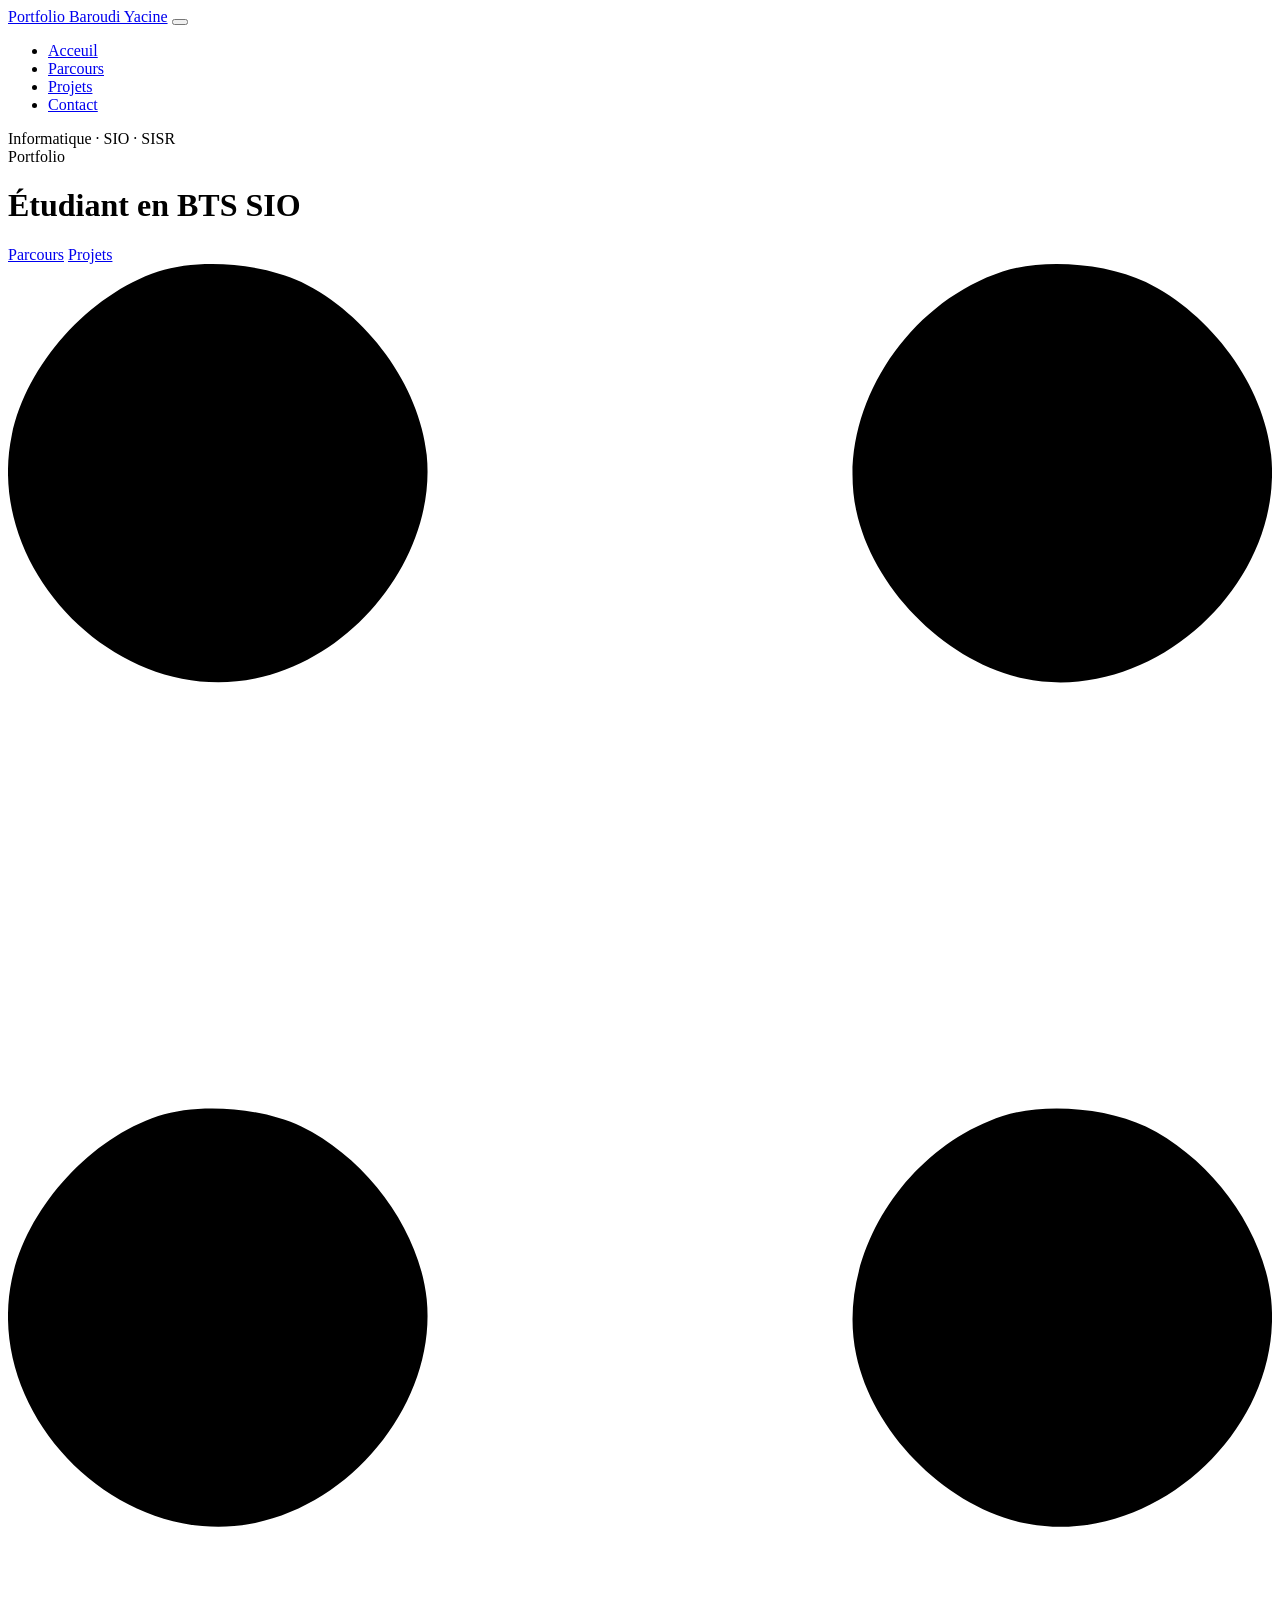
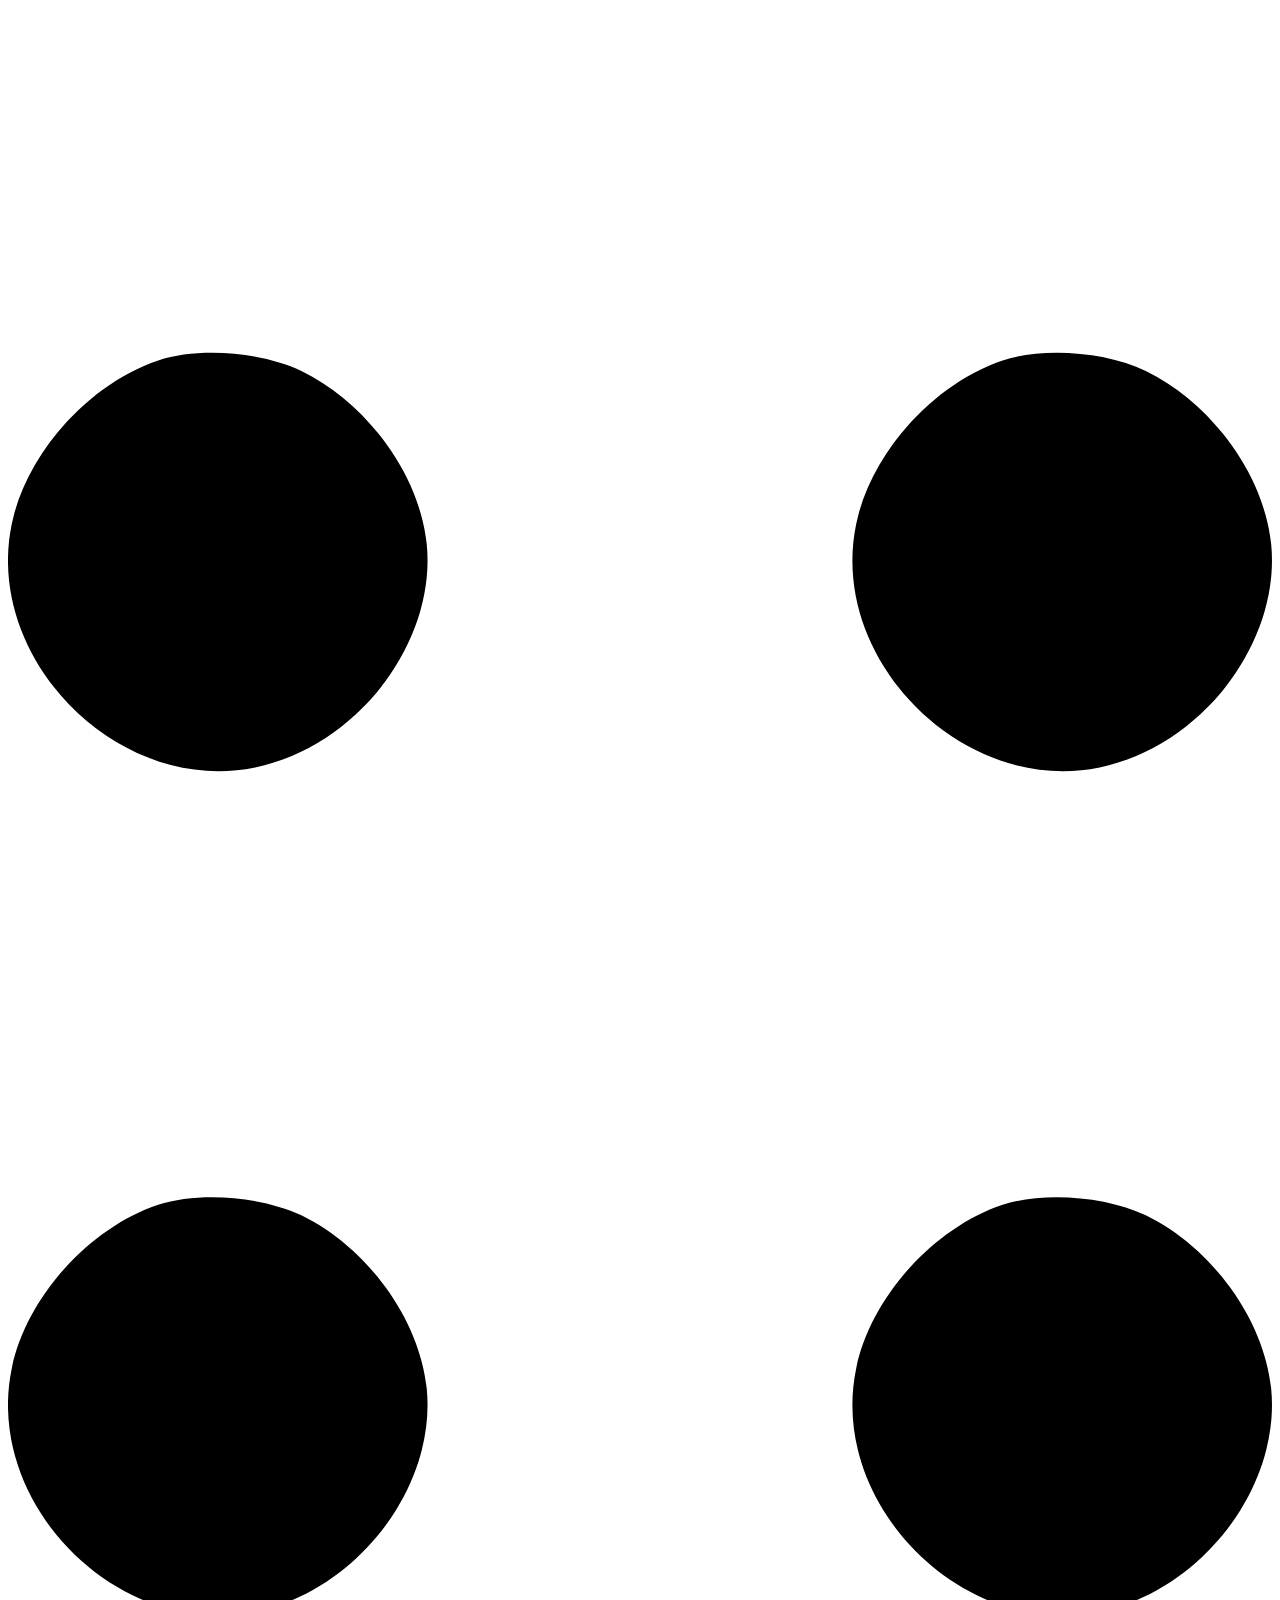
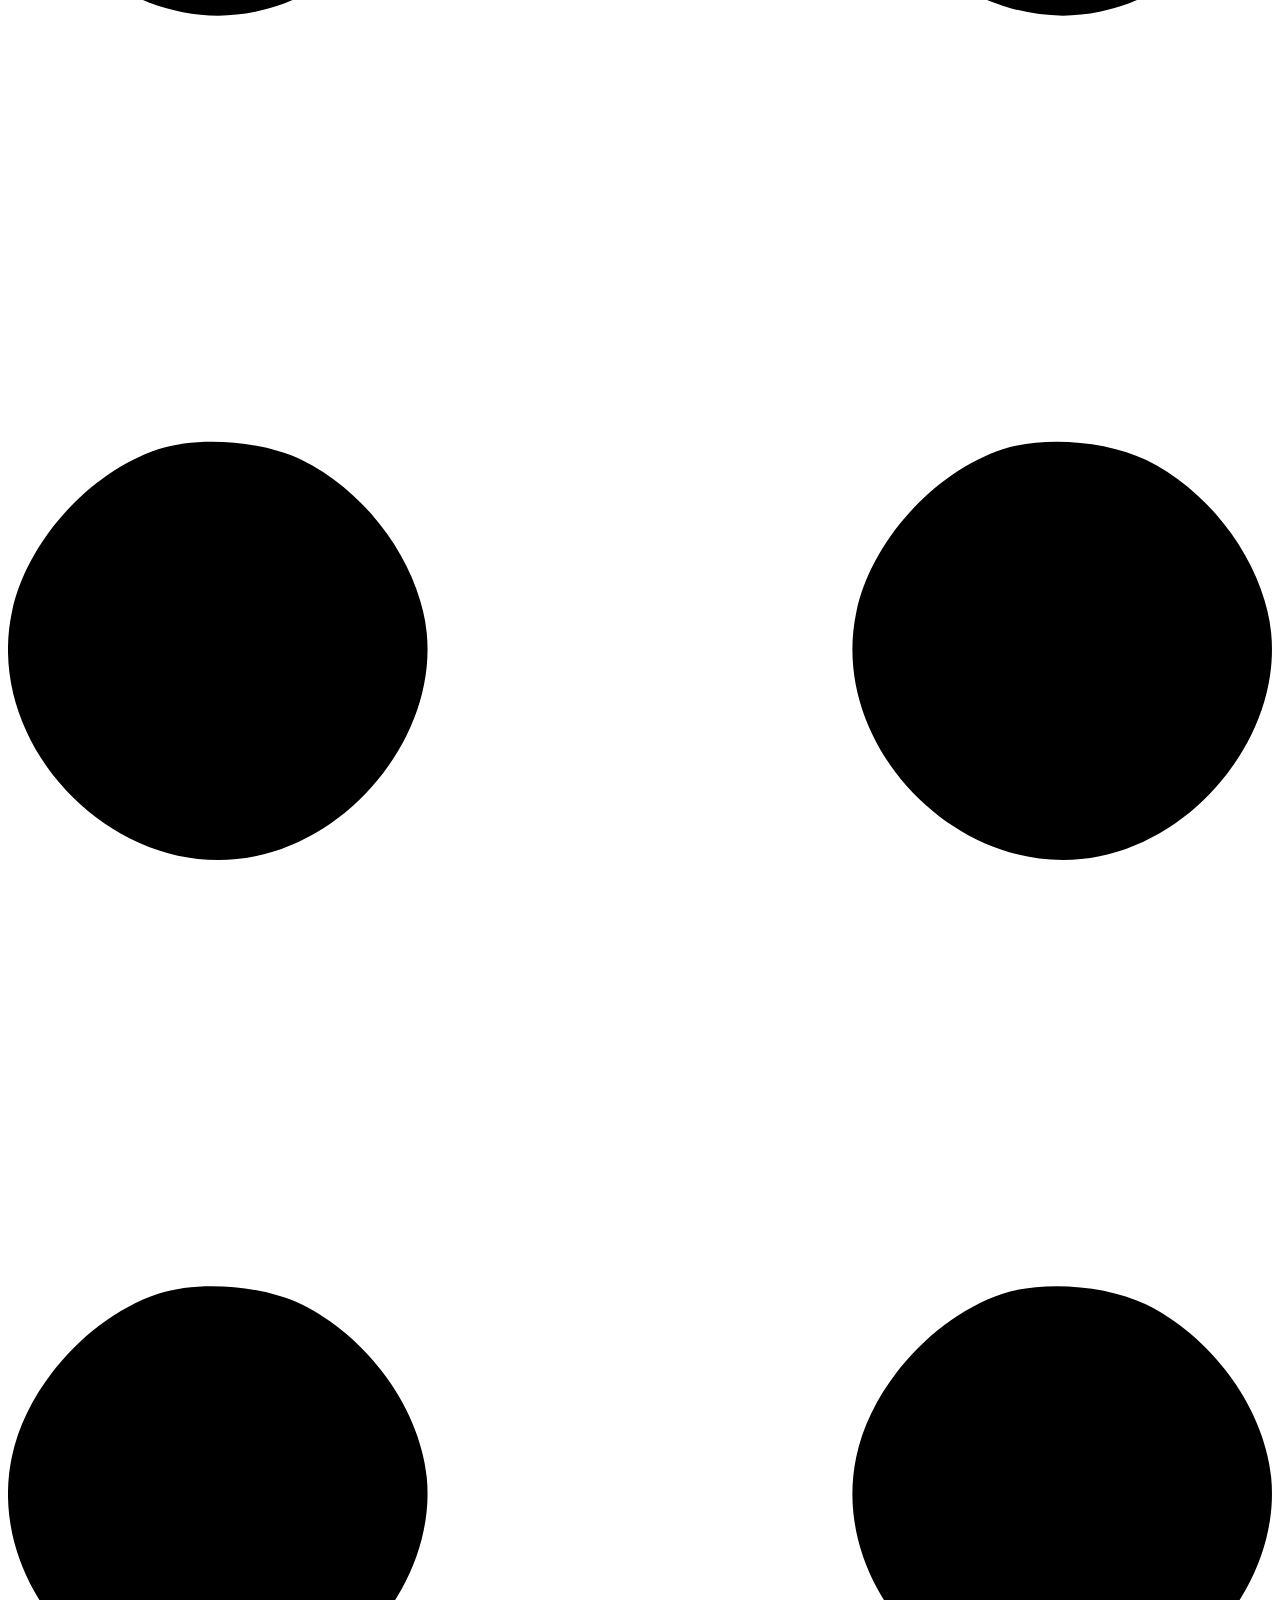
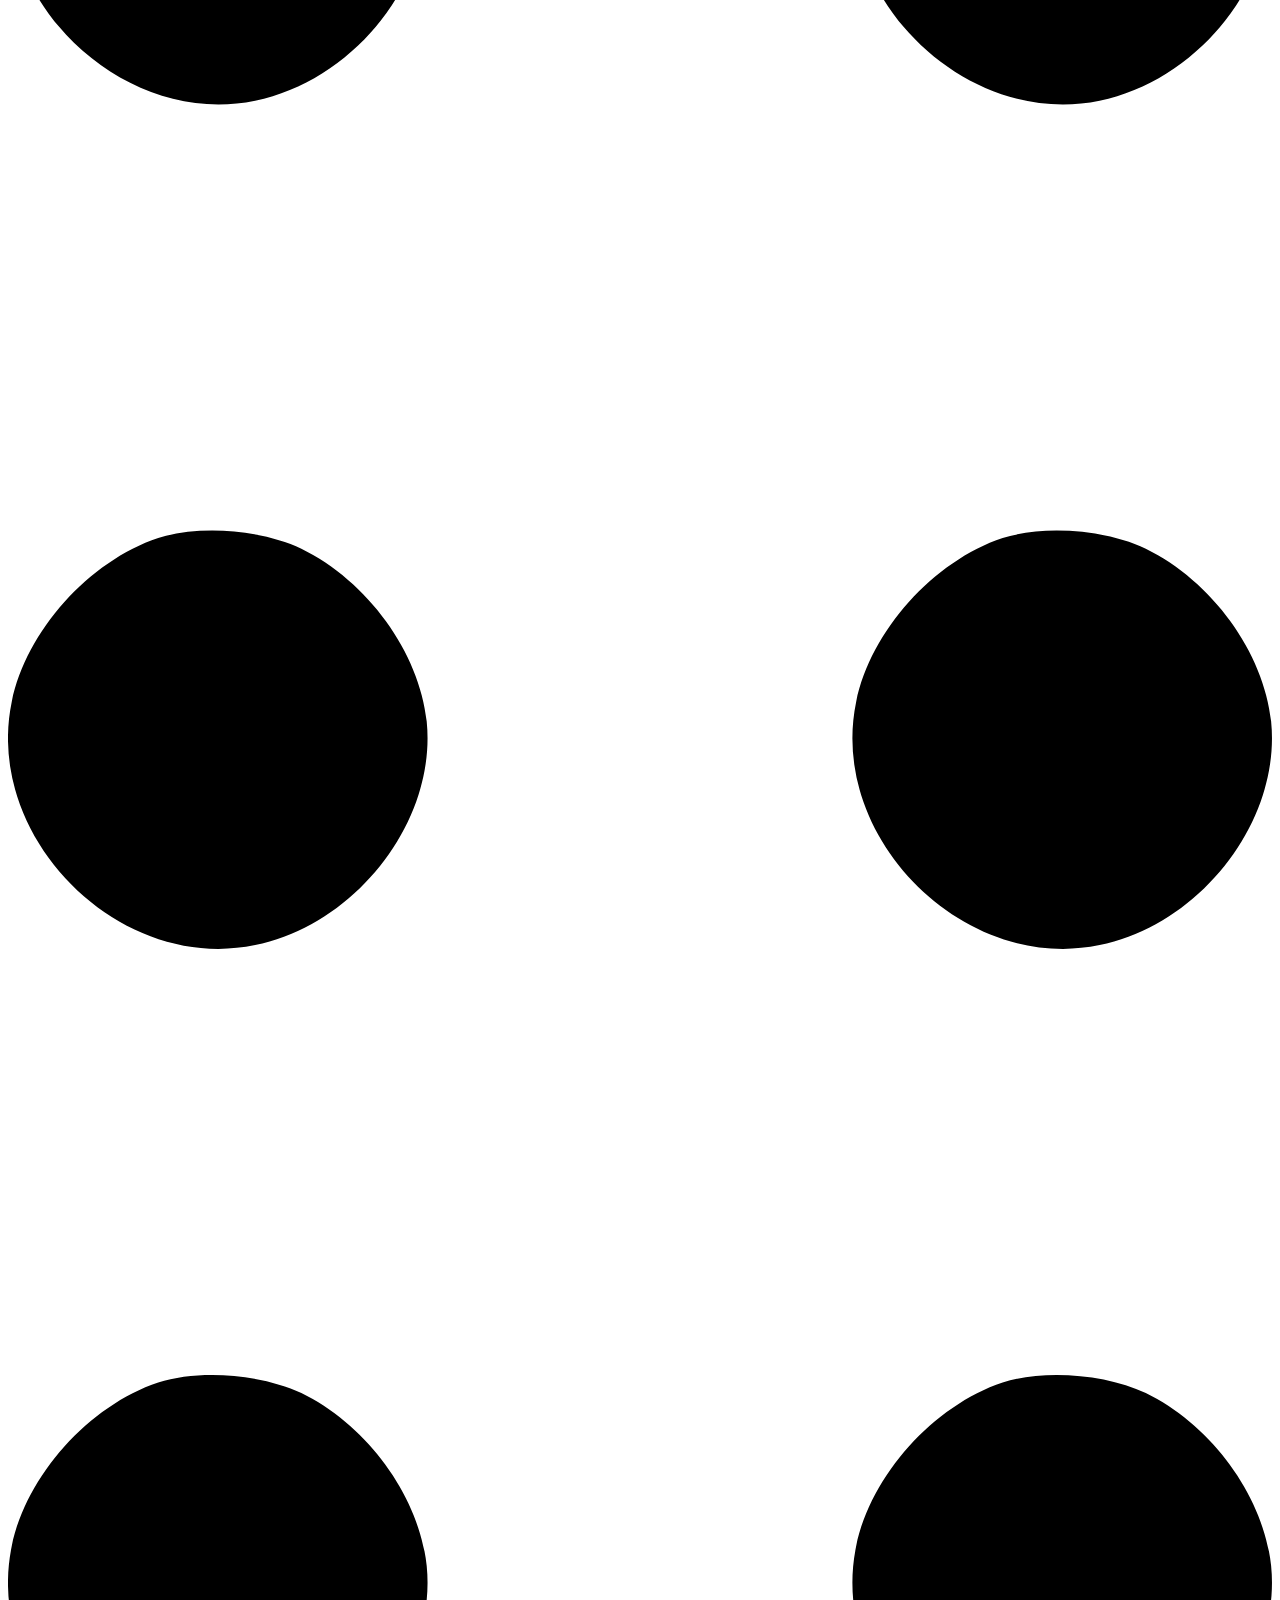
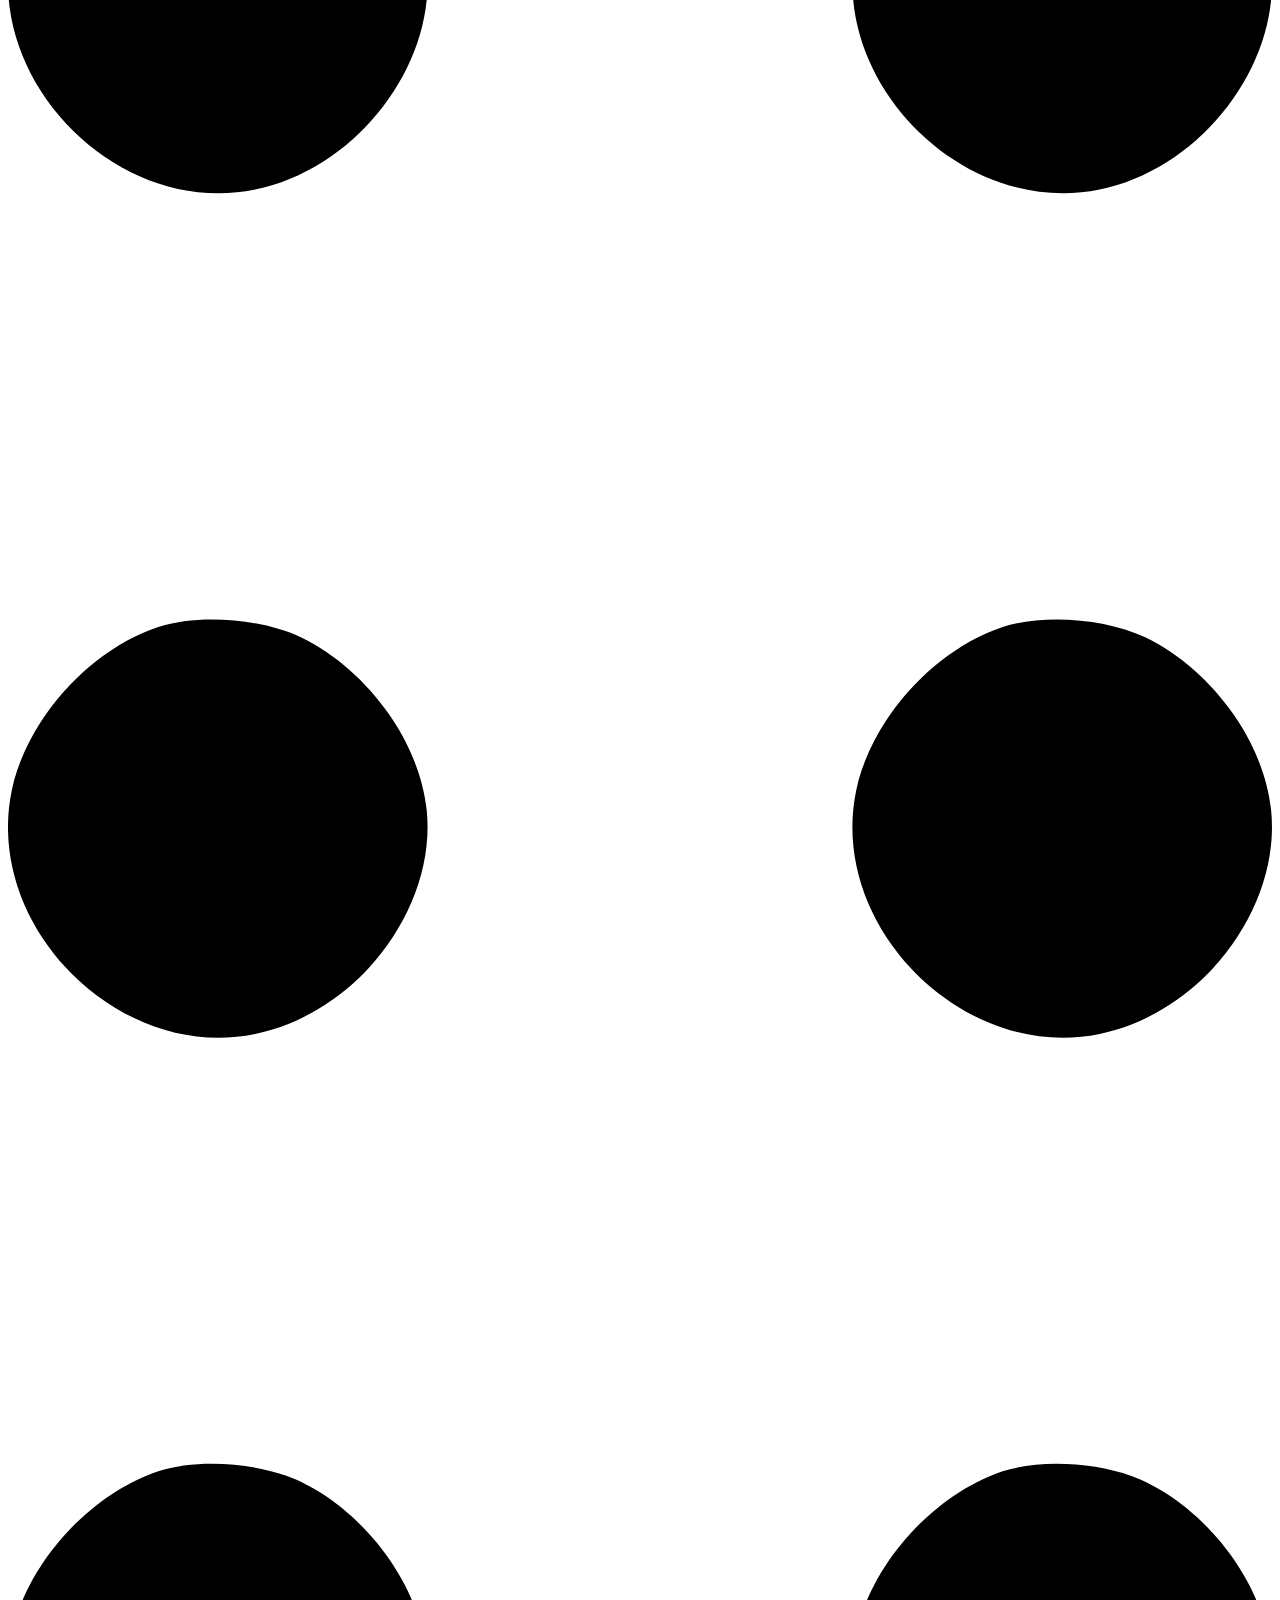
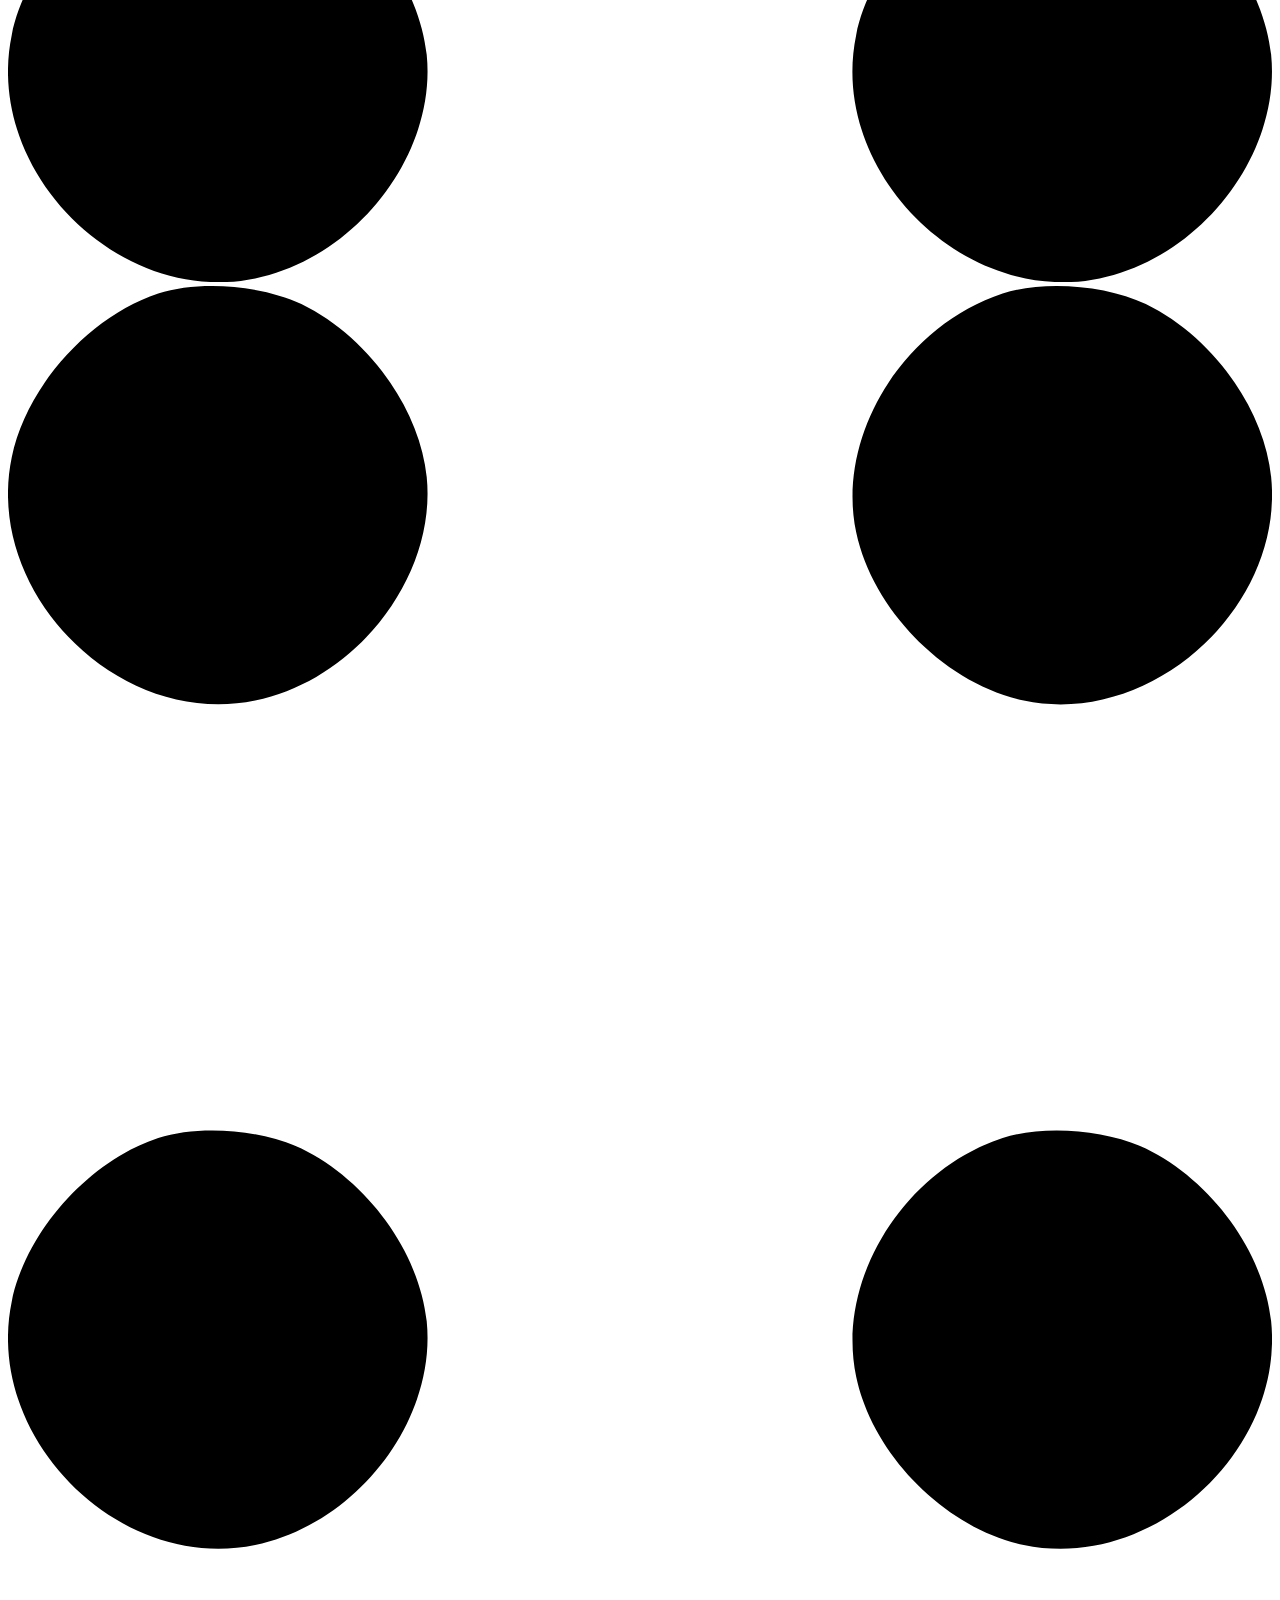
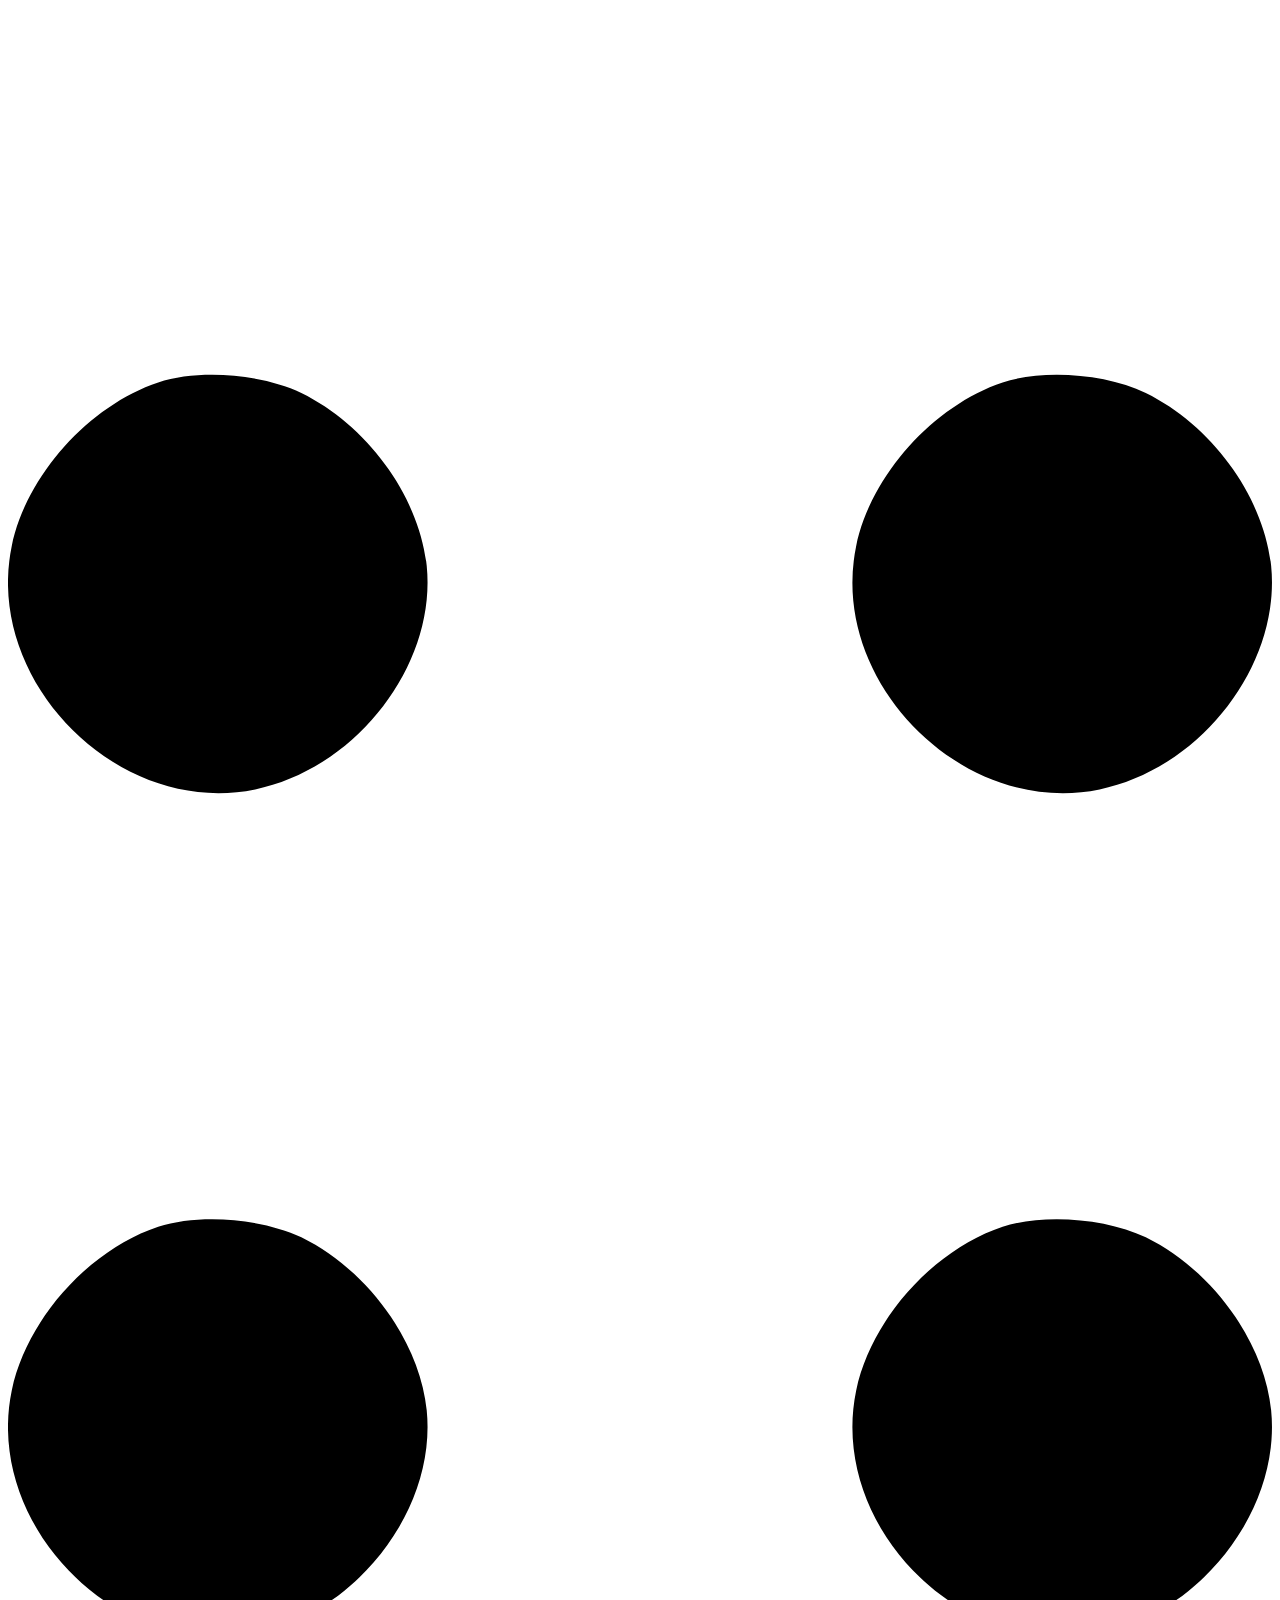
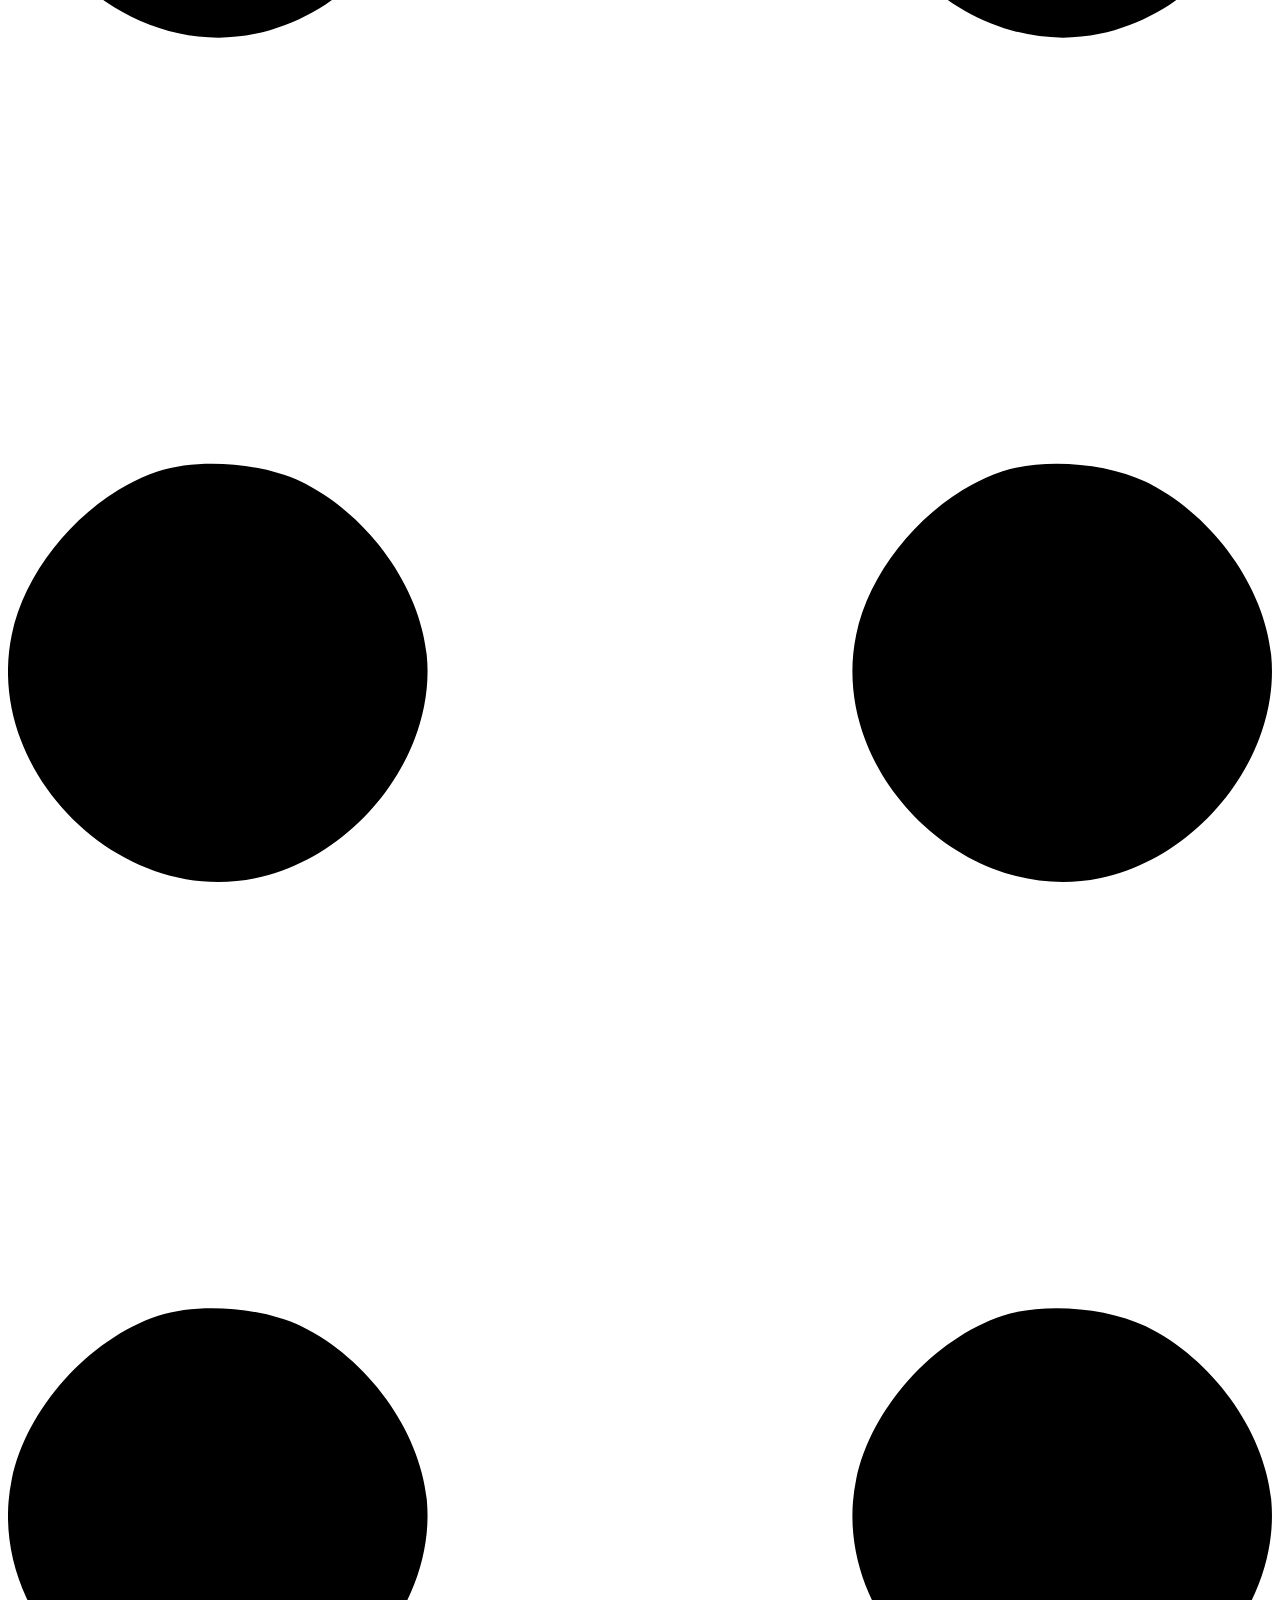
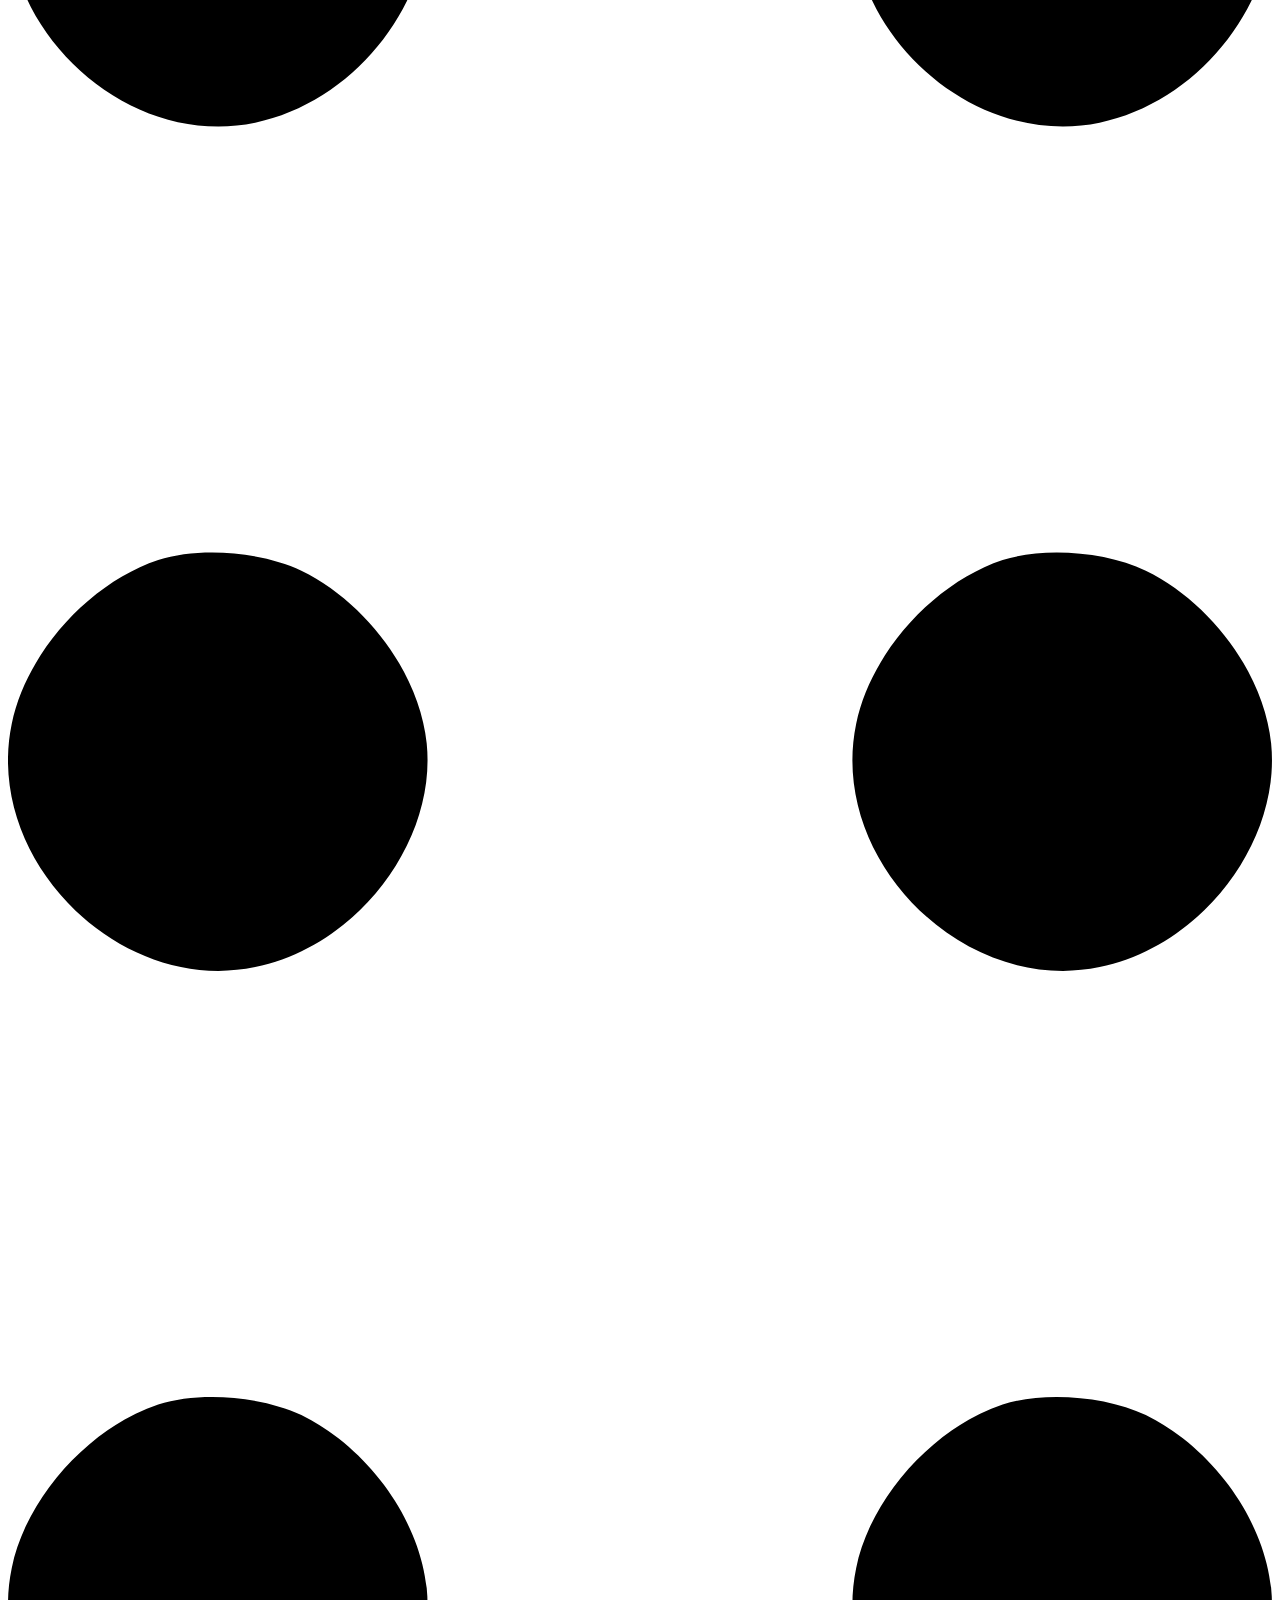
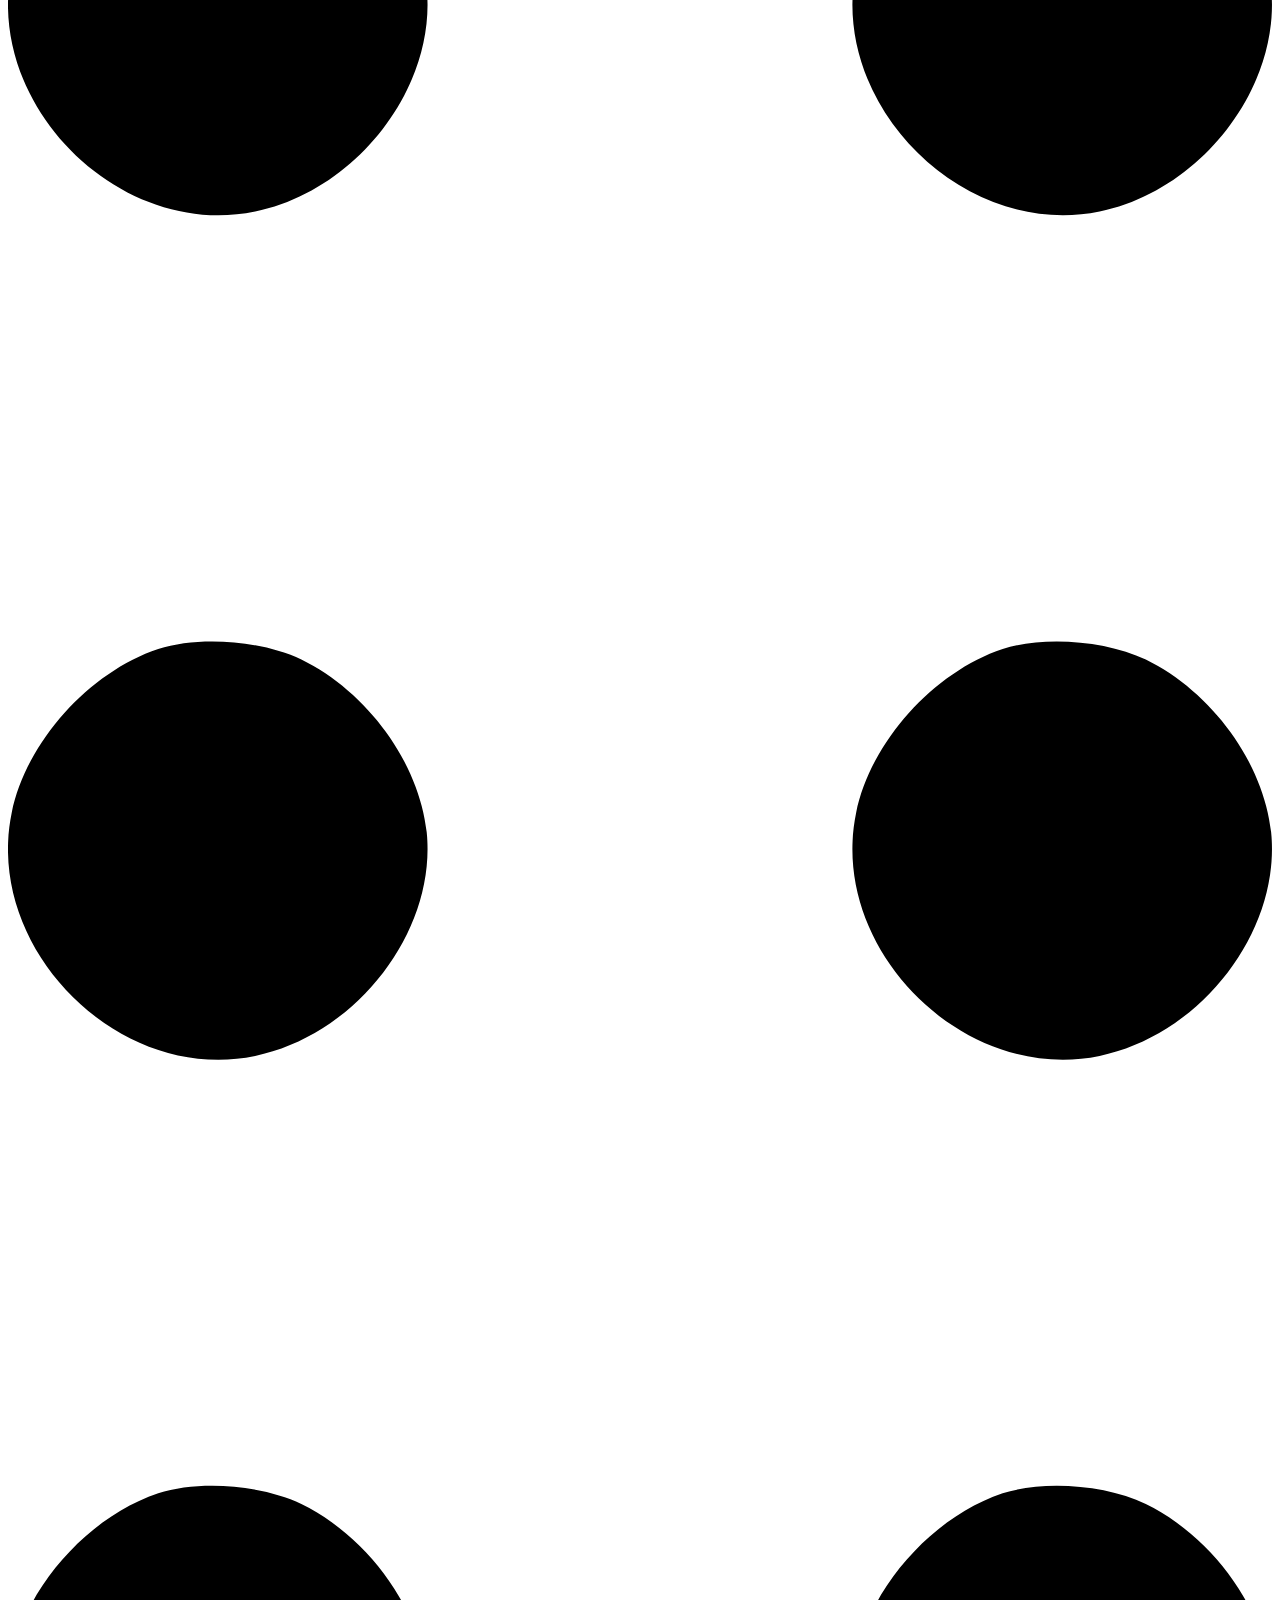
==== index.html @ e616c019 "Add files via upload" ====
<!DOCTYPE html>
<html lang="fr">
    <head>
        <meta charset="utf-8" />
        <meta name="viewport" content="width=device-width, initial-scale=1, shrink-to-fit=no" />
        <meta name="description" content="" />
        <meta name="author" content="" />
        <title>Porfolio - Acceuil</title>
        <!-- Favicon-->
        <link rel="icon" type="image/x-icon" href="assets/favicon.ico" />
        <!-- Custom Google font-->
        <link rel="preconnect" href="https://fonts.googleapis.com" />
        <link rel="preconnect" href="https://fonts.gstatic.com" crossorigin />
        <link href="https://fonts.googleapis.com/css2?family=Plus+Jakarta+Sans:wght@100;200;300;400;500;600;700;800;900&amp;display=swap" rel="stylesheet" />
        <!-- Bootstrap icons-->
        <link href="https://cdn.jsdelivr.net/npm/bootstrap-icons@1.8.1/font/bootstrap-icons.css" rel="stylesheet" />
        <!-- Core theme CSS (includes Bootstrap)-->
        <link href="css/styles.css" rel="stylesheet" />
    </head>
    <body class="d-flex flex-column h-100">
        <main class="flex-shrink-0">
            <!-- Navigation-->
            <nav class="navbar navbar-expand-lg navbar-light bg-white py-3">
                <div class="container px-5">
                    <a class="navbar-brand" href="index.html"><span class="fw-bolder text-primary">Portfolio Baroudi Yacine</span></a>
                    <button class="navbar-toggler" type="button" data-bs-toggle="collapse" data-bs-target="#navbarSupportedContent" aria-controls="navbarSupportedContent" aria-expanded="false" aria-label="Toggle navigation"><span class="navbar-toggler-icon"></span></button>
                    <div class="collapse navbar-collapse" id="navbarSupportedContent">
                        <ul class="navbar-nav ms-auto mb-2 mb-lg-0 small fw-bolder">
                            <li class="nav-item"><a class="nav-link" href="index.html">Acceuil</a></li>
                            <li class="nav-item"><a class="nav-link" href="resume.html">Parcours</a></li>
                            <li class="nav-item"><a class="nav-link" href="projects.html">Projets</a></li>
                            <li class="nav-item"><a class="nav-link" href="contact.html">Contact</a></li>
                        </ul>
                    </div>
                </div>
            </nav>
            <!-- Header-->
            <header class="py-5">
                <div class="container px-5 pb-5">
                    <div class="row gx-5 align-items-center">
                        <div class="col-xxl-5">
                            <!-- Header text content-->
                            <div class="text-center text-xxl-start">
                                <div class="badge bg-gradient-primary-to-secondary text-white mb-4"><div class="text-uppercase">Informatique &middot; SIO &middot; SISR</div></div>
                                <div class="fs-3 fw-light text-muted">Portfolio</div>
                                <h1 class="display-3 fw-bolder mb-5"><span class="text-gradient d-inline">Étudiant en BTS SIO</span></h1>
                                <div class="d-grid gap-3 d-sm-flex justify-content-sm-center justify-content-xxl-start mb-3">
                                    <a class="btn btn-primary btn-lg px-5 py-3 me-sm-3 fs-6 fw-bolder" href="resume.html">Parcours</a>
                                    <a class="btn btn-outline-dark btn-lg px-5 py-3 fs-6 fw-bolder" href="projects.html">Projets</a>
                                </div>
                            </div>
                        </div>
                        <div class="col-xxl-7">
                            <!-- Header profile picture-->
                            <div class="d-flex justify-content-center mt-5 mt-xxl-0">
                                
                                    <!-- TIP: For best results, use a photo with a transparent background like the demo example below-->
                                    <!-- Watch a tutorial on how to do this on YouTube (link)-->
                                    
                                    <div class="dots-1">
                                        <!-- SVG Dots-->
                                        <svg version="1.1" xmlns="http://www.w3.org/2000/svg" xmlns:xlink="http://www.w3.org/1999/xlink" x="0px" y="0px" viewBox="0 0 191.6 1215.4" style="enable-background: new 0 0 191.6 1215.4" xml:space="preserve">
                                            <g transform="translate(0.000000,1280.000000) scale(0.100000,-0.100000)">
                                                <path d="M227.7,12788.6c-105-35-200-141-222-248c-43-206,163-412,369-369c155,32,275,190,260,339c-11,105-90,213-190,262        C383.7,12801.6,289.7,12808.6,227.7,12788.6z"></path>
                                                <path d="M1507.7,12788.6c-151-50-253-216-222-362c25-119,136-230,254-255c194-41,395,142,375,339c-11,105-90,213-190,262        C1663.7,12801.6,1569.7,12808.6,1507.7,12788.6z"></path>
                                                <path d="M227.7,11508.6c-105-35-200-141-222-248c-43-206,163-412,369-369c155,32,275,190,260,339c-11,105-90,213-190,262        C383.7,11521.6,289.7,11528.6,227.7,11508.6z"></path>
                                                <path d="M1507.7,11508.6c-151-50-253-216-222-362c25-119,136-230,254-255c194-41,395,142,375,339c-11,105-90,213-190,262        C1663.7,11521.6,1569.7,11528.6,1507.7,11508.6z"></path>
                                                <path d="M227.7,10228.6c-105-35-200-141-222-248c-43-206,163-412,369-369c155,32,275,190,260,339c-11,105-90,213-190,262        C383.7,10241.6,289.7,10248.6,227.7,10228.6z"></path>
                                                <path d="M1507.7,10228.6c-105-35-200-141-222-248c-43-206,163-412,369-369c155,32,275,190,260,339c-11,105-90,213-190,262        C1663.7,10241.6,1569.7,10248.6,1507.7,10228.6z"></path>
                                                <path d="M227.7,8948.6c-105-35-200-141-222-248c-43-206,163-412,369-369c155,32,275,190,260,339c-11,105-90,213-190,262        C383.7,8961.6,289.7,8968.6,227.7,8948.6z"></path>
                                                <path d="M1507.7,8948.6c-105-35-200-141-222-248c-43-206,163-412,369-369c155,32,275,190,260,339c-11,105-90,213-190,262        C1663.7,8961.6,1569.7,8968.6,1507.7,8948.6z"></path>
                                                <path d="M227.7,7668.6c-105-35-200-141-222-248c-43-206,163-412,369-369c155,32,275,190,260,339c-11,105-90,213-190,262        C383.7,7681.6,289.7,7688.6,227.7,7668.6z"></path>
                                                <path d="M1507.7,7668.6c-105-35-200-141-222-248c-43-206,163-412,369-369c155,32,275,190,260,339c-11,105-90,213-190,262        C1663.7,7681.6,1569.7,7688.6,1507.7,7668.6z"></path>
                                                <path d="M227.7,6388.6c-105-35-200-141-222-248c-43-206,163-412,369-369c155,32,275,190,260,339c-11,105-90,213-190,262        C383.7,6401.6,289.7,6408.6,227.7,6388.6z"></path>
                                                <path d="M1507.7,6388.6c-105-35-200-141-222-248c-43-206,163-412,369-369c155,32,275,190,260,339c-11,105-90,213-190,262        C1663.7,6401.6,1569.7,6408.6,1507.7,6388.6z"></path>
                                                <path d="M227.7,5108.6c-105-35-200-141-222-248c-43-206,163-412,369-369c155,32,275,190,260,339c-11,105-90,213-190,262        C383.7,5121.6,289.7,5128.6,227.7,5108.6z"></path>
                                                <path d="M1507.7,5108.6c-105-35-200-141-222-248c-43-206,163-412,369-369c155,32,275,190,260,339c-11,105-90,213-190,262        C1663.7,5121.6,1569.7,5128.6,1507.7,5108.6z"></path>
                                                <path d="M227.7,3828.6c-105-35-200-141-222-248c-43-206,163-412,369-369c155,32,275,190,260,339c-11,105-90,213-190,262        C383.7,3841.6,289.7,3848.6,227.7,3828.6z"></path>
                                                <path d="M1507.7,3828.6c-105-35-200-141-222-248c-43-206,163-412,369-369c155,32,275,190,260,339c-11,105-90,213-190,262        C1663.7,3841.6,1569.7,3848.6,1507.7,3828.6z"></path>
                                                <path d="M227.7,2548.6c-105-35-200-141-222-248c-43-206,163-412,369-369c155,32,275,190,260,339c-11,105-90,213-190,262        C383.7,2561.6,289.7,2568.6,227.7,2548.6z"></path>
                                                <path d="M1507.7,2548.6c-105-35-200-141-222-248c-43-206,163-412,369-369c155,32,275,190,260,339c-11,105-90,213-190,262        C1663.7,2561.6,1569.7,2568.6,1507.7,2548.6z"></path>
                                                <path d="M227.7,1268.6c-105-35-200-141-222-248c-43-206,163-412,369-369c155,32,275,190,260,339c-11,105-90,213-190,262        C383.7,1281.6,289.7,1288.6,227.7,1268.6z"></path>
                                                <path d="M1507.7,1268.6c-105-35-200-141-222-248c-43-206,163-412,369-369c155,32,275,190,260,339c-11,105-90,213-190,262        C1663.7,1281.6,1569.7,1288.6,1507.7,1268.6z"></path>
                                            </g>
                                        </svg>
                                        <!-- END of SVG dots-->
                                    </div>
                                    <div class="dots-2">
                                        <!-- SVG Dots-->
                                        <svg version="1.1" xmlns="http://www.w3.org/2000/svg" xmlns:xlink="http://www.w3.org/1999/xlink" x="0px" y="0px" viewBox="0 0 191.6 1215.4" style="enable-background: new 0 0 191.6 1215.4" xml:space="preserve">
                                            <g transform="translate(0.000000,1280.000000) scale(0.100000,-0.100000)">
                                                <path d="M227.7,12788.6c-105-35-200-141-222-248c-43-206,163-412,369-369c155,32,275,190,260,339c-11,105-90,213-190,262        C383.7,12801.6,289.7,12808.6,227.7,12788.6z"></path>
                                                <path d="M1507.7,12788.6c-151-50-253-216-222-362c25-119,136-230,254-255c194-41,395,142,375,339c-11,105-90,213-190,262        C1663.7,12801.6,1569.7,12808.6,1507.7,12788.6z"></path>
                                                <path d="M227.7,11508.6c-105-35-200-141-222-248c-43-206,163-412,369-369c155,32,275,190,260,339c-11,105-90,213-190,262        C383.7,11521.6,289.7,11528.6,227.7,11508.6z"></path>
                                                <path d="M1507.7,11508.6c-151-50-253-216-222-362c25-119,136-230,254-255c194-41,395,142,375,339c-11,105-90,213-190,262        C1663.7,11521.6,1569.7,11528.6,1507.7,11508.6z"></path>
                                                <path d="M227.7,10228.6c-105-35-200-141-222-248c-43-206,163-412,369-369c155,32,275,190,260,339c-11,105-90,213-190,262        C383.7,10241.6,289.7,10248.6,227.7,10228.6z"></path>
                                                <path d="M1507.7,10228.6c-105-35-200-141-222-248c-43-206,163-412,369-369c155,32,275,190,260,339c-11,105-90,213-190,262        C1663.7,10241.6,1569.7,10248.6,1507.7,10228.6z"></path>
                                                <path d="M227.7,8948.6c-105-35-200-141-222-248c-43-206,163-412,369-369c155,32,275,190,260,339c-11,105-90,213-190,262        C383.7,8961.6,289.7,8968.6,227.7,8948.6z"></path>
                                                <path d="M1507.7,8948.6c-105-35-200-141-222-248c-43-206,163-412,369-369c155,32,275,190,260,339c-11,105-90,213-190,262        C1663.7,8961.6,1569.7,8968.6,1507.7,8948.6z"></path>
                                                <path d="M227.7,7668.6c-105-35-200-141-222-248c-43-206,163-412,369-369c155,32,275,190,260,339c-11,105-90,213-190,262        C383.7,7681.6,289.7,7688.6,227.7,7668.6z"></path>
                                                <path d="M1507.7,7668.6c-105-35-200-141-222-248c-43-206,163-412,369-369c155,32,275,190,260,339c-11,105-90,213-190,262        C1663.7,7681.6,1569.7,7688.6,1507.7,7668.6z"></path>
                                                <path d="M227.7,6388.6c-105-35-200-141-222-248c-43-206,163-412,369-369c155,32,275,190,260,339c-11,105-90,213-190,262        C383.7,6401.6,289.7,6408.6,227.7,6388.6z"></path>
                                                <path d="M1507.7,6388.6c-105-35-200-141-222-248c-43-206,163-412,369-369c155,32,275,190,260,339c-11,105-90,213-190,262        C1663.7,6401.6,1569.7,6408.6,1507.7,6388.6z"></path>
                                                <path d="M227.7,5108.6c-105-35-200-141-222-248c-43-206,163-412,369-369c155,32,275,190,260,339c-11,105-90,213-190,262        C383.7,5121.6,289.7,5128.6,227.7,5108.6z"></path>
                                                <path d="M1507.7,5108.6c-105-35-200-141-222-248c-43-206,163-412,369-369c155,32,275,190,260,339c-11,105-90,213-190,262        C1663.7,5121.6,1569.7,5128.6,1507.7,5108.6z"></path>
                                                <path d="M227.7,3828.6c-105-35-200-141-222-248c-43-206,163-412,369-369c155,32,275,190,260,339c-11,105-90,213-190,262        C383.7,3841.6,289.7,3848.6,227.7,3828.6z"></path>
                                                <path d="M1507.7,3828.6c-105-35-200-141-222-248c-43-206,163-412,369-369c155,32,275,190,260,339c-11,105-90,213-190,262        C1663.7,3841.6,1569.7,3848.6,1507.7,3828.6z"></path>
                                                <path d="M227.7,2548.6c-105-35-200-141-222-248c-43-206,163-412,369-369c155,32,275,190,260,339c-11,105-90,213-190,262        C383.7,2561.6,289.7,2568.6,227.7,2548.6z"></path>
                                                <path d="M1507.7,2548.6c-105-35-200-141-222-248c-43-206,163-412,369-369c155,32,275,190,260,339c-11,105-90,213-190,262        C1663.7,2561.6,1569.7,2568.6,1507.7,2548.6z"></path>
                                                <path d="M227.7,1268.6c-105-35-200-141-222-248c-43-206,163-412,369-369c155,32,275,190,260,339c-11,105-90,213-190,262        C383.7,1281.6,289.7,1288.6,227.7,1268.6z"></path>
                                                <path d="M1507.7,1268.6c-105-35-200-141-222-248c-43-206,163-412,369-369c155,32,275,190,260,339c-11,105-90,213-190,262        C1663.7,1281.6,1569.7,1288.6,1507.7,1268.6z"></path>
                                            </g>
                                        </svg>
                                        <!-- END of SVG dots-->
                                    </div>
                                    <div class="dots-3">
                                        <!-- SVG Dots-->
                                        <svg version="1.1" xmlns="http://www.w3.org/2000/svg" xmlns:xlink="http://www.w3.org/1999/xlink" x="0px" y="0px" viewBox="0 0 191.6 1215.4" style="enable-background: new 0 0 191.6 1215.4" xml:space="preserve">
                                            <g transform="translate(0.000000,1280.000000) scale(0.100000,-0.100000)">
                                                <path d="M227.7,12788.6c-105-35-200-141-222-248c-43-206,163-412,369-369c155,32,275,190,260,339c-11,105-90,213-190,262        C383.7,12801.6,289.7,12808.6,227.7,12788.6z"></path>
                                                <path d="M1507.7,12788.6c-151-50-253-216-222-362c25-119,136-230,254-255c194-41,395,142,375,339c-11,105-90,213-190,262        C1663.7,12801.6,1569.7,12808.6,1507.7,12788.6z"></path>
                                                <path d="M227.7,11508.6c-105-35-200-141-222-248c-43-206,163-412,369-369c155,32,275,190,260,339c-11,105-90,213-190,262        C383.7,11521.6,289.7,11528.6,227.7,11508.6z"></path>
                                                <path d="M1507.7,11508.6c-151-50-253-216-222-362c25-119,136-230,254-255c194-41,395,142,375,339c-11,105-90,213-190,262        C1663.7,11521.6,1569.7,11528.6,1507.7,11508.6z"></path>
                                                <path d="M227.7,10228.6c-105-35-200-141-222-248c-43-206,163-412,369-369c155,32,275,190,260,339c-11,105-90,213-190,262        C383.7,10241.6,289.7,10248.6,227.7,10228.6z"></path>
                                                <path d="M1507.7,10228.6c-105-35-200-141-222-248c-43-206,163-412,369-369c155,32,275,190,260,339c-11,105-90,213-190,262        C1663.7,10241.6,1569.7,10248.6,1507.7,10228.6z"></path>
                                                <path d="M227.7,8948.6c-105-35-200-141-222-248c-43-206,163-412,369-369c155,32,275,190,260,339c-11,105-90,213-190,262        C383.7,8961.6,289.7,8968.6,227.7,8948.6z"></path>
                                                <path d="M1507.7,8948.6c-105-35-200-141-222-248c-43-206,163-412,369-369c155,32,275,190,260,339c-11,105-90,213-190,262        C1663.7,8961.6,1569.7,8968.6,1507.7,8948.6z"></path>
                                                <path d="M227.7,7668.6c-105-35-200-141-222-248c-43-206,163-412,369-369c155,32,275,190,260,339c-11,105-90,213-190,262        C383.7,7681.6,289.7,7688.6,227.7,7668.6z"></path>
                                                <path d="M1507.7,7668.6c-105-35-200-141-222-248c-43-206,163-412,369-369c155,32,275,190,260,339c-11,105-90,213-190,262        C1663.7,7681.6,1569.7,7688.6,1507.7,7668.6z"></path>
                                                <path d="M227.7,6388.6c-105-35-200-141-222-248c-43-206,163-412,369-369c155,32,275,190,260,339c-11,105-90,213-190,262        C383.7,6401.6,289.7,6408.6,227.7,6388.6z"></path>
                                                <path d="M1507.7,6388.6c-105-35-200-141-222-248c-43-206,163-412,369-369c155,32,275,190,260,339c-11,105-90,213-190,262        C1663.7,6401.6,1569.7,6408.6,1507.7,6388.6z"></path>
                                                <path d="M227.7,5108.6c-105-35-200-141-222-248c-43-206,163-412,369-369c155,32,275,190,260,339c-11,105-90,213-190,262        C383.7,5121.6,289.7,5128.6,227.7,5108.6z"></path>
                                                <path d="M1507.7,5108.6c-105-35-200-141-222-248c-43-206,163-412,369-369c155,32,275,190,260,339c-11,105-90,213-190,262        C1663.7,5121.6,1569.7,5128.6,1507.7,5108.6z"></path>
                                                <path d="M227.7,3828.6c-105-35-200-141-222-248c-43-206,163-412,369-369c155,32,275,190,260,339c-11,105-90,213-190,262        C383.7,3841.6,289.7,3848.6,227.7,3828.6z"></path>
                                                <path d="M1507.7,3828.6c-105-35-200-141-222-248c-43-206,163-412,369-369c155,32,275,190,260,339c-11,105-90,213-190,262        C1663.7,3841.6,1569.7,3848.6,1507.7,3828.6z"></path>
                                                <path d="M227.7,2548.6c-105-35-200-141-222-248c-43-206,163-412,369-369c155,32,275,190,260,339c-11,105-90,213-190,262        C383.7,2561.6,289.7,2568.6,227.7,2548.6z"></path>
                                                <path d="M1507.7,2548.6c-105-35-200-141-222-248c-43-206,163-412,369-369c155,32,275,190,260,339c-11,105-90,213-190,262        C1663.7,2561.6,1569.7,2568.6,1507.7,2548.6z"></path>
                                                <path d="M227.7,1268.6c-105-35-200-141-222-248c-43-206,163-412,369-369c155,32,275,190,260,339c-11,105-90,213-190,262        C383.7,1281.6,289.7,1288.6,227.7,1268.6z"></path>
                                                <path d="M1507.7,1268.6c-105-35-200-141-222-248c-43-206,163-412,369-369c155,32,275,190,260,339c-11,105-90,213-190,262        C1663.7,1281.6,1569.7,1288.6,1507.7,1268.6z"></path>
                                            </g>
                                        </svg>
                                        <!-- END of SVG dots-->
                                    </div>
                                    <div class="dots-4">
                                        <!-- SVG Dots-->
                                        <svg version="1.1" xmlns="http://www.w3.org/2000/svg" xmlns:xlink="http://www.w3.org/1999/xlink" x="0px" y="0px" viewBox="0 0 191.6 1215.4" style="enable-background: new 0 0 191.6 1215.4" xml:space="preserve">
                                            <g transform="translate(0.000000,1280.000000) scale(0.100000,-0.100000)">
                                                <path d="M227.7,12788.6c-105-35-200-141-222-248c-43-206,163-412,369-369c155,32,275,190,260,339c-11,105-90,213-190,262        C383.7,12801.6,289.7,12808.6,227.7,12788.6z"></path>
                                                <path d="M1507.7,12788.6c-151-50-253-216-222-362c25-119,136-230,254-255c194-41,395,142,375,339c-11,105-90,213-190,262        C1663.7,12801.6,1569.7,12808.6,1507.7,12788.6z"></path>
                                                <path d="M227.7,11508.6c-105-35-200-141-222-248c-43-206,163-412,369-369c155,32,275,190,260,339c-11,105-90,213-190,262        C383.7,11521.6,289.7,11528.6,227.7,11508.6z"></path>
                                                <path d="M1507.7,11508.6c-151-50-253-216-222-362c25-119,136-230,254-255c194-41,395,142,375,339c-11,105-90,213-190,262        C1663.7,11521.6,1569.7,11528.6,1507.7,11508.6z"></path>
                                                <path d="M227.7,10228.6c-105-35-200-141-222-248c-43-206,163-412,369-369c155,32,275,190,260,339c-11,105-90,213-190,262        C383.7,10241.6,289.7,10248.6,227.7,10228.6z"></path>
                                                <path d="M1507.7,10228.6c-105-35-200-141-222-248c-43-206,163-412,369-369c155,32,275,190,260,339c-11,105-90,213-190,262        C1663.7,10241.6,1569.7,10248.6,1507.7,10228.6z"></path>
                                                <path d="M227.7,8948.6c-105-35-200-141-222-248c-43-206,163-412,369-369c155,32,275,190,260,339c-11,105-90,213-190,262        C383.7,8961.6,289.7,8968.6,227.7,8948.6z"></path>
                                                <path d="M1507.7,8948.6c-105-35-200-141-222-248c-43-206,163-412,369-369c155,32,275,190,260,339c-11,105-90,213-190,262        C1663.7,8961.6,1569.7,8968.6,1507.7,8948.6z"></path>
                                                <path d="M227.7,7668.6c-105-35-200-141-222-248c-43-206,163-412,369-369c155,32,275,190,260,339c-11,105-90,213-190,262        C383.7,7681.6,289.7,7688.6,227.7,7668.6z"></path>
                                                <path d="M1507.7,7668.6c-105-35-200-141-222-248c-43-206,163-412,369-369c155,32,275,190,260,339c-11,105-90,213-190,262        C1663.7,7681.6,1569.7,7688.6,1507.7,7668.6z"></path>
                                                <path d="M227.7,6388.6c-105-35-200-141-222-248c-43-206,163-412,369-369c155,32,275,190,260,339c-11,105-90,213-190,262        C383.7,6401.6,289.7,6408.6,227.7,6388.6z"></path>
                                                <path d="M1507.7,6388.6c-105-35-200-141-222-248c-43-206,163-412,369-369c155,32,275,190,260,339c-11,105-90,213-190,262        C1663.7,6401.6,1569.7,6408.6,1507.7,6388.6z"></path>
                                                <path d="M227.7,5108.6c-105-35-200-141-222-248c-43-206,163-412,369-369c155,32,275,190,260,339c-11,105-90,213-190,262        C383.7,5121.6,289.7,5128.6,227.7,5108.6z"></path>
                                                <path d="M1507.7,5108.6c-105-35-200-141-222-248c-43-206,163-412,369-369c155,32,275,190,260,339c-11,105-90,213-190,262        C1663.7,5121.6,1569.7,5128.6,1507.7,5108.6z"></path>
                                                <path d="M227.7,3828.6c-105-35-200-141-222-248c-43-206,163-412,369-369c155,32,275,190,260,339c-11,105-90,213-190,262        C383.7,3841.6,289.7,3848.6,227.7,3828.6z"></path>
                                                <path d="M1507.7,3828.6c-105-35-200-141-222-248c-43-206,163-412,369-369c155,32,275,190,260,339c-11,105-90,213-190,262        C1663.7,3841.6,1569.7,3848.6,1507.7,3828.6z"></path>
                                                <path d="M227.7,2548.6c-105-35-200-141-222-248c-43-206,163-412,369-369c155,32,275,190,260,339c-11,105-90,213-190,262        C383.7,2561.6,289.7,2568.6,227.7,2548.6z"></path>
                                                <path d="M1507.7,2548.6c-105-35-200-141-222-248c-43-206,163-412,369-369c155,32,275,190,260,339c-11,105-90,213-190,262        C1663.7,2561.6,1569.7,2568.6,1507.7,2548.6z"></path>
                                                <path d="M227.7,1268.6c-105-35-200-141-222-248c-43-206,163-412,369-369c155,32,275,190,260,339c-11,105-90,213-190,262        C383.7,1281.6,289.7,1288.6,227.7,1268.6z"></path>
                                                <path d="M1507.7,1268.6c-105-35-200-141-222-248c-43-206,163-412,369-369c155,32,275,190,260,339c-11,105-90,213-190,262        C1663.7,1281.6,1569.7,1288.6,1507.7,1268.6z"></path>
                                            </g>
                                        </svg>
                                        <!-- END of SVG dots-->
                                    </div>
                                </div>
                            </div>
                        </div>
                    </div>
                </div>
            </header>
            <!-- About Section-->
            <section class="bg-light py-5">
                <div class="container px-5">
                    <div class="row gx-5 justify-content-center">
                        <div class="col-xxl-8">
                            <div class="text-center my-5">
                                <h2 class="display-5 fw-bolder"><span class="text-gradient d-inline">A propros de moi</span></h2>
                                <p class="lead fw-light mb-4">Je suis étudiant en BTS SIO au lycée Léonard De Vinci. J'ai 20 ans et 
                                    je suis à la recherche d'un stage en option SISR Solutions 
                                    d'Infrastructure, Systèmes et Réseaux</p>
                                <div class="d-flex justify-content-center fs-2 gap-4">
                                    <a class="text-gradient" href="#!"><i class="bi bi-twitter"></i></a>
                                    <a class="text-gradient" href="#!"><i class="bi bi-linkedin"></i></a>
                                    <a class="text-gradient" href="#!"><i class="bi bi-github"></i></a>
                                </div>
                            </div>
                        </div>
                    </div>
                </div>
            </section>
        </main>
        <!-- Footer-->
        <footer class="bg-white py-4 mt-auto">
            <div class="container px-5">
                <div class="row align-items-center justify-content-between flex-column flex-sm-row">
                    <div class="col-auto"><div class="small m-0">Porfolio &copy; Baroudi Yacine</div></div>
                    <div class="col-auto">
                        <a class="small" href="#!">Privacy</a>
                        <span class="mx-1">&middot;</span>
                        <a class="small" href="#!">Terms</a>
                        <span class="mx-1">&middot;</span>
                        <a class="small" href="#!">Contact</a>
                    </div>
                </div>
            </div>
        </footer>
        <!-- Bootstrap core JS-->
        <script src="https://cdn.jsdelivr.net/npm/bootstrap@5.2.3/dist/js/bootstrap.bundle.min.js"></script>
        <!-- Core theme JS-->
        <script src="js/scripts.js"></script>
    </body>
</html>
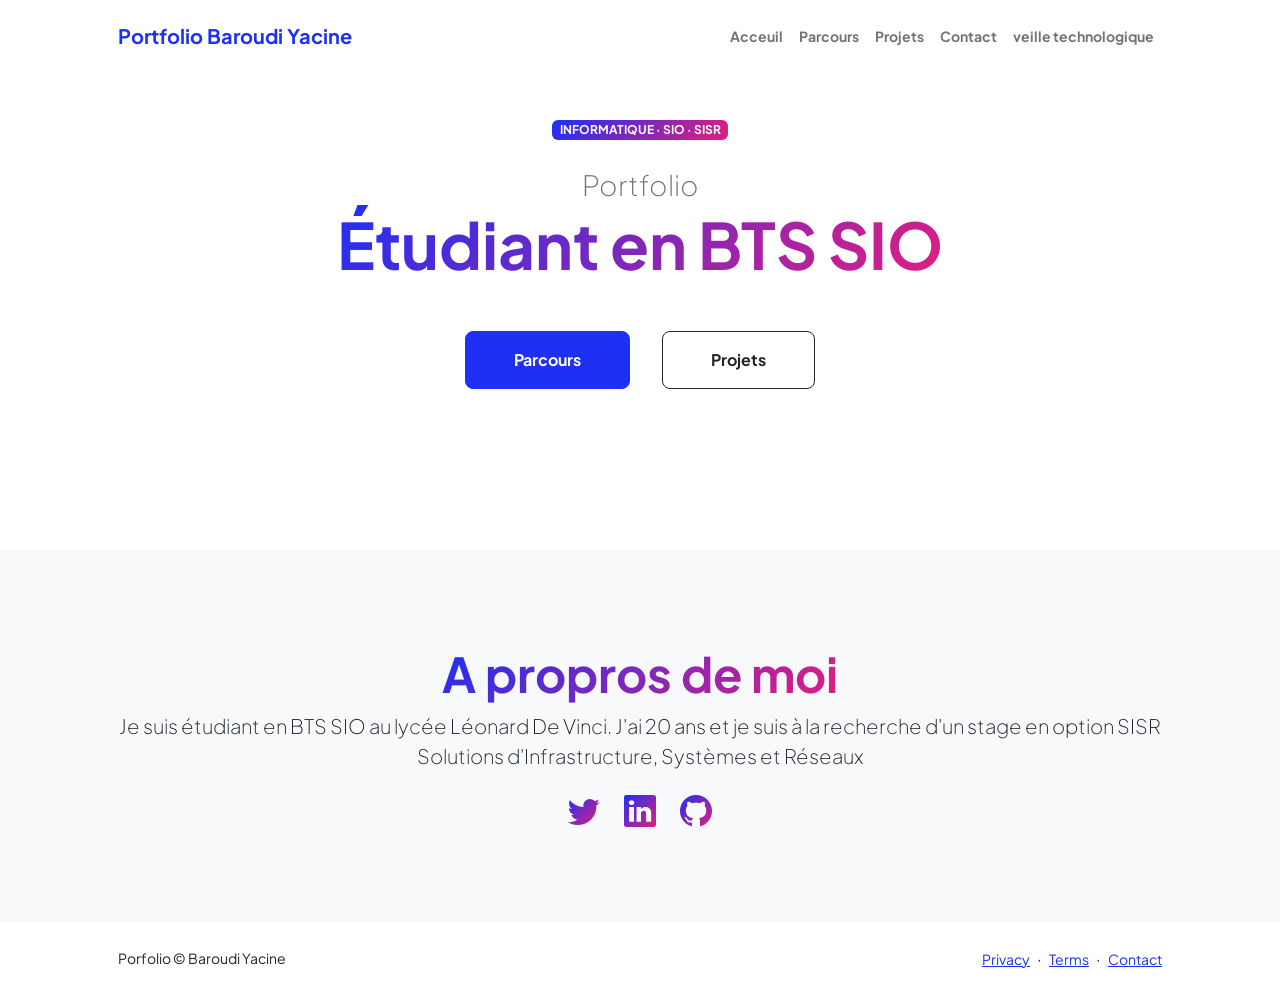
==== commit 5b087edc: "Add files via upload" ====
--- a/index.html
+++ b/index.html
@@ -1,4 +1,3 @@
-<!DOCTYPE html>
 <html lang="fr">
     <head>
         <meta charset="utf-8" />
@@ -30,6 +29,7 @@
                             <li class="nav-item"><a class="nav-link" href="resume.html">Parcours</a></li>
                             <li class="nav-item"><a class="nav-link" href="projects.html">Projets</a></li>
                             <li class="nav-item"><a class="nav-link" href="contact.html">Contact</a></li>
+                            <li class="nav-item"><a class="nav-link" href="veilletechnologique.html">veille technologique</a></li>
                         </ul>
                     </div>
                 </div>
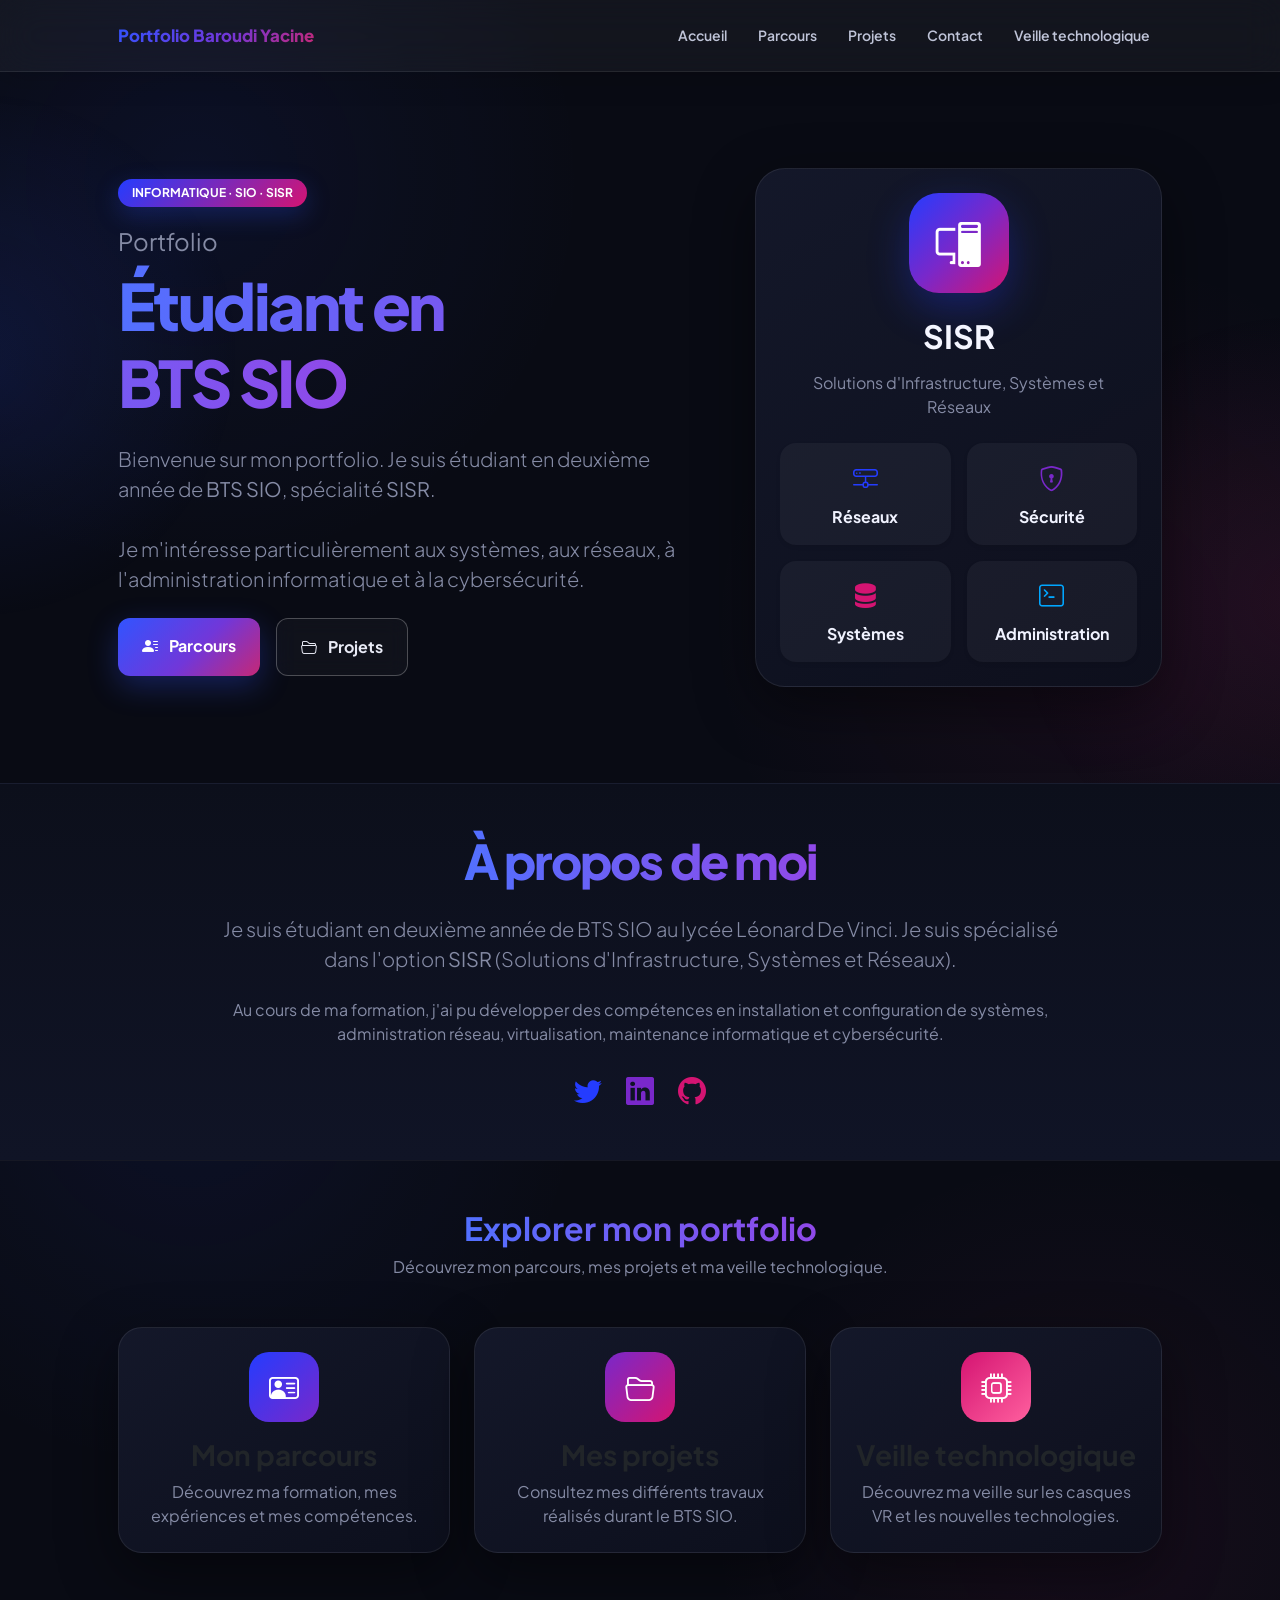
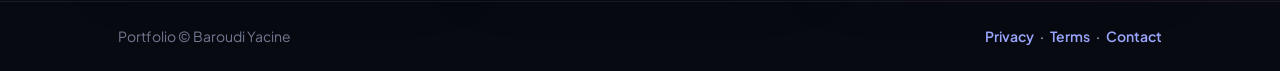
==== commit 4b4b4a89: "Add files via upload" ====
--- a/index.html
+++ b/index.html
@@ -1,219 +1,756 @@
+<!DOCTYPE html>
 <html lang="fr">
-    <head>
-        <meta charset="utf-8" />
-        <meta name="viewport" content="width=device-width, initial-scale=1, shrink-to-fit=no" />
-        <meta name="description" content="" />
-        <meta name="author" content="" />
-        <title>Porfolio - Acceuil</title>
-        <!-- Favicon-->
-        <link rel="icon" type="image/x-icon" href="assets/favicon.ico" />
-        <!-- Custom Google font-->
-        <link rel="preconnect" href="https://fonts.googleapis.com" />
-        <link rel="preconnect" href="https://fonts.gstatic.com" crossorigin />
-        <link href="https://fonts.googleapis.com/css2?family=Plus+Jakarta+Sans:wght@100;200;300;400;500;600;700;800;900&amp;display=swap" rel="stylesheet" />
-        <!-- Bootstrap icons-->
-        <link href="https://cdn.jsdelivr.net/npm/bootstrap-icons@1.8.1/font/bootstrap-icons.css" rel="stylesheet" />
-        <!-- Core theme CSS (includes Bootstrap)-->
-        <link href="css/styles.css" rel="stylesheet" />
-    </head>
-    <body class="d-flex flex-column h-100">
-        <main class="flex-shrink-0">
-            <!-- Navigation-->
-            <nav class="navbar navbar-expand-lg navbar-light bg-white py-3">
-                <div class="container px-5">
-                    <a class="navbar-brand" href="index.html"><span class="fw-bolder text-primary">Portfolio Baroudi Yacine</span></a>
-                    <button class="navbar-toggler" type="button" data-bs-toggle="collapse" data-bs-target="#navbarSupportedContent" aria-controls="navbarSupportedContent" aria-expanded="false" aria-label="Toggle navigation"><span class="navbar-toggler-icon"></span></button>
-                    <div class="collapse navbar-collapse" id="navbarSupportedContent">
-                        <ul class="navbar-nav ms-auto mb-2 mb-lg-0 small fw-bolder">
-                            <li class="nav-item"><a class="nav-link" href="index.html">Acceuil</a></li>
-                            <li class="nav-item"><a class="nav-link" href="resume.html">Parcours</a></li>
-                            <li class="nav-item"><a class="nav-link" href="projects.html">Projets</a></li>
-                            <li class="nav-item"><a class="nav-link" href="contact.html">Contact</a></li>
-                            <li class="nav-item"><a class="nav-link" href="veilletechnologique.html">veille technologique</a></li>
-                        </ul>
+
+<head>
+    <meta charset="utf-8" />
+    <meta name="viewport" content="width=device-width, initial-scale=1, shrink-to-fit=no" />
+
+    <meta name="description" content="Portfolio de Baroudi Yacine - Étudiant en BTS SIO SISR" />
+    <meta name="author" content="Baroudi Yacine" />
+
+    <title>Portfolio - Accueil</title>
+
+    <!-- Favicon -->
+    <link rel="icon" type="image/x-icon" href="assets/favicon.ico" />
+
+    <!-- Google Font -->
+    <link rel="preconnect" href="https://fonts.googleapis.com" />
+    <link rel="preconnect" href="https://fonts.gstatic.com" crossorigin />
+
+    <link
+        href="https://fonts.googleapis.com/css2?family=Plus+Jakarta+Sans:wght@100;200;300;400;500;600;700;800;900&display=swap"
+        rel="stylesheet"
+    />
+
+    <!-- Bootstrap Icons -->
+    <link
+        href="https://cdn.jsdelivr.net/npm/bootstrap-icons@1.8.1/font/bootstrap-icons.css"
+        rel="stylesheet"
+    />
+
+    <!-- Bootstrap / CSS principal -->
+    <link href="css/styles.css" rel="stylesheet" />
+
+    <!-- CSS personnalisé ACCUEIL -->
+    <link href="css/acceuil.css" rel="stylesheet" />
+</head>
+
+
+<body class="d-flex flex-column h-100">
+
+    <main class="flex-shrink-0">
+
+        <!-- =====================================================
+             NAVIGATION
+        ====================================================== -->
+
+        <nav class="navbar navbar-expand-lg navbar-light bg-white py-3">
+
+            <div class="container px-5">
+
+                <!-- Logo -->
+                <a class="navbar-brand" href="index.html">
+                    <span class="fw-bolder text-primary">
+                        Portfolio Baroudi Yacine
+                    </span>
+                </a>
+
+
+                <!-- Menu mobile -->
+                <button
+                    class="navbar-toggler"
+                    type="button"
+                    data-bs-toggle="collapse"
+                    data-bs-target="#navbarSupportedContent"
+                    aria-controls="navbarSupportedContent"
+                    aria-expanded="false"
+                    aria-label="Ouvrir le menu"
+                >
+                    <span class="navbar-toggler-icon"></span>
+                </button>
+
+
+                <!-- Menu -->
+                <div
+                    class="collapse navbar-collapse"
+                    id="navbarSupportedContent"
+                >
+
+                    <ul class="navbar-nav ms-auto mb-2 mb-lg-0 small fw-bolder">
+
+                        <li class="nav-item">
+                            <a class="nav-link active" href="index.html">
+                                Accueil
+                            </a>
+                        </li>
+
+                        <li class="nav-item">
+                            <a class="nav-link" href="resume.html">
+                                Parcours
+                            </a>
+                        </li>
+
+                        <li class="nav-item">
+                            <a class="nav-link" href="projects.html">
+                                Projets
+                            </a>
+                        </li>
+
+                        <li class="nav-item">
+                            <a class="nav-link" href="contact.html">
+                                Contact
+                            </a>
+                        </li>
+
+                        <li class="nav-item">
+                            <a class="nav-link" href="veilletechnologique.html">
+                                Veille technologique
+                            </a>
+                        </li>
+
+                    </ul>
+
+                </div>
+
+            </div>
+
+        </nav>
+
+
+
+        <!-- =====================================================
+             HERO
+        ====================================================== -->
+
+        <section class="py-5">
+
+            <div class="container px-5 my-5">
+
+                <div class="row gx-5 align-items-center">
+
+                    <!-- TEXTE -->
+                    <div class="col-lg-7">
+
+                        <!-- Petit badge -->
+                        <div class="mb-3">
+
+                            <span
+                                class="badge"
+                                style="
+                                    background: linear-gradient(
+                                        135deg,
+                                        #243cff,
+                                        #d41472
+                                    );
+                                    color: white;
+                                    padding: 8px 14px;
+                                    border-radius: 20px;
+                                    font-weight: 700;
+                                "
+                            >
+                                INFORMATIQUE · SIO · SISR
+                            </span>
+
+                        </div>
+
+
+                        <!-- Petit titre -->
+                        <div class="fs-4 mb-2 text-muted">
+                            Portfolio
+                        </div>
+
+
+                        <!-- Grand titre -->
+                        <h1 class="display-3 fw-bolder mb-4">
+
+                            <span class="text-gradient">
+                                Étudiant en<br />
+                                BTS SIO
+                            </span>
+
+                        </h1>
+
+
+                        <!-- Description -->
+                        <p class="lead text-muted mb-4">
+
+                            Bienvenue sur mon portfolio.
+                            Je suis étudiant en deuxième année de
+                            <strong>BTS SIO</strong>, spécialité
+                            <strong>SISR</strong>.
+
+                            <br /><br />
+
+                            Je m'intéresse particulièrement aux
+                            systèmes, aux réseaux, à l'administration
+                            informatique et à la cybersécurité.
+
+                        </p>
+
+
+                        <!-- Boutons -->
+                        <div class="d-flex flex-wrap gap-3">
+
+                            <a
+                                class="btn btn-primary px-4 py-3"
+                                href="resume.html"
+                            >
+
+                                <i class="bi bi-person-lines-fill me-2"></i>
+
+                                Parcours
+
+                            </a>
+
+
+                            <a
+                                class="btn btn-outline-dark px-4 py-3"
+                                href="projects.html"
+                            >
+
+                                <i class="bi bi-folder2-open me-2"></i>
+
+                                Projets
+
+                            </a>
+
+                        </div>
+
                     </div>
+
+
+
+                    <!-- COTE DROIT -->
+                    <div class="col-lg-5 mt-5 mt-lg-0">
+
+                        <div class="text-center">
+
+                            <!-- Carte futuriste -->
+                            <div
+                                class="card border-0 shadow-lg p-4"
+                                style="
+                                    border-radius: 30px !important;
+                                    background:
+                                    linear-gradient(
+                                        145deg,
+                                        rgba(36,60,255,0.08),
+                                        rgba(212,20,114,0.08)
+                                    );
+                                "
+                            >
+
+                                <!-- Icône -->
+                                <div
+                                    class="mx-auto mb-4 d-flex align-items-center justify-content-center"
+                                    style="
+                                        width: 100px;
+                                        height: 100px;
+                                        border-radius: 30px;
+                                        background:
+                                        linear-gradient(
+                                            135deg,
+                                            #243cff,
+                                            #7928ca,
+                                            #d41472
+                                        );
+                                        color: white;
+                                        font-size: 45px;
+                                        box-shadow:
+                                        0 15px 40px
+                                        rgba(36,60,255,0.30);
+                                    "
+                                >
+
+                                    <i class="bi bi-pc-display"></i>
+
+                                </div>
+
+
+                                <h2 class="fw-bolder mb-3">
+
+                                    SISR
+
+                                </h2>
+
+
+                                <p class="text-muted mb-4">
+
+                                    Solutions d'Infrastructure,
+                                    Systèmes et Réseaux
+
+                                </p>
+
+
+                                <!-- Petites compétences -->
+                                <div class="row g-3">
+
+                                    <div class="col-6">
+
+                                        <div class="p-3 rounded-4 bg-white shadow-sm">
+
+                                            <i
+                                                class="bi bi-hdd-network"
+                                                style="
+                                                    color:#243cff;
+                                                    font-size:25px;
+                                                "
+                                            ></i>
+
+                                            <div class="fw-bold mt-2">
+                                                Réseaux
+                                            </div>
+
+                                        </div>
+
+                                    </div>
+
+
+                                    <div class="col-6">
+
+                                        <div class="p-3 rounded-4 bg-white shadow-sm">
+
+                                            <i
+                                                class="bi bi-shield-lock"
+                                                style="
+                                                    color:#7928ca;
+                                                    font-size:25px;
+                                                "
+                                            ></i>
+
+                                            <div class="fw-bold mt-2">
+                                                Sécurité
+                                            </div>
+
+                                        </div>
+
+                                    </div>
+
+
+                                    <div class="col-6">
+
+                                        <div class="p-3 rounded-4 bg-white shadow-sm">
+
+                                            <i
+                                                class="bi bi-server"
+                                                style="
+                                                    color:#d41472;
+                                                    font-size:25px;
+                                                "
+                                            ></i>
+
+                                            <div class="fw-bold mt-2">
+                                                Systèmes
+                                            </div>
+
+                                        </div>
+
+                                    </div>
+
+
+                                    <div class="col-6">
+
+                                        <div class="p-3 rounded-4 bg-white shadow-sm">
+
+                                            <i
+                                                class="bi bi-terminal"
+                                                style="
+                                                    color:#00a6ff;
+                                                    font-size:25px;
+                                                "
+                                            ></i>
+
+                                            <div class="fw-bold mt-2">
+                                                Administration
+                                            </div>
+
+                                        </div>
+
+                                    </div>
+
+                                </div>
+
+                            </div>
+
+                        </div>
+
+                    </div>
+
                 </div>
-            </nav>
-            <!-- Header-->
-            <header class="py-5">
-                <div class="container px-5 pb-5">
-                    <div class="row gx-5 align-items-center">
-                        <div class="col-xxl-5">
-                            <!-- Header text content-->
-                            <div class="text-center text-xxl-start">
-                                <div class="badge bg-gradient-primary-to-secondary text-white mb-4"><div class="text-uppercase">Informatique &middot; SIO &middot; SISR</div></div>
-                                <div class="fs-3 fw-light text-muted">Portfolio</div>
-                                <h1 class="display-3 fw-bolder mb-5"><span class="text-gradient d-inline">Étudiant en BTS SIO</span></h1>
-                                <div class="d-grid gap-3 d-sm-flex justify-content-sm-center justify-content-xxl-start mb-3">
-                                    <a class="btn btn-primary btn-lg px-5 py-3 me-sm-3 fs-6 fw-bolder" href="resume.html">Parcours</a>
-                                    <a class="btn btn-outline-dark btn-lg px-5 py-3 fs-6 fw-bolder" href="projects.html">Projets</a>
+
+            </div>
+
+        </section>
+
+
+
+        <!-- =====================================================
+             A PROPOS DE MOI
+        ====================================================== -->
+
+        <section class="py-5 bg-light">
+
+            <div class="container px-5">
+
+                <div class="row gx-5 justify-content-center">
+
+                    <div class="col-lg-10">
+
+                        <div class="text-center">
+
+                            <h2 class="display-5 fw-bolder mb-4">
+
+                                <span class="text-gradient">
+                                    À propos de moi
+                                </span>
+
+                            </h2>
+
+
+                            <p class="lead text-muted mb-4">
+
+                                Je suis étudiant en deuxième année de
+                                BTS SIO au lycée Léonard De Vinci.
+
+                                Je suis spécialisé dans l'option
+                                <strong>SISR</strong>
+                                (Solutions d'Infrastructure,
+                                Systèmes et Réseaux).
+
+                            </p>
+
+
+                            <p class="text-muted">
+
+                                Au cours de ma formation, j'ai pu
+                                développer des compétences en
+                                installation et configuration de
+                                systèmes, administration réseau,
+                                virtualisation, maintenance informatique
+                                et cybersécurité.
+
+                            </p>
+
+
+                            <!-- Réseaux sociaux -->
+
+                            <div class="d-flex justify-content-center gap-4 mt-4">
+
+                                <a
+                                    href="#"
+                                    class="text-decoration-none"
+                                    title="Twitter"
+                                >
+
+                                    <i
+                                        class="bi bi-twitter"
+                                        style="
+                                            font-size: 28px;
+                                            color:#243cff;
+                                        "
+                                    ></i>
+
+                                </a>
+
+
+                                <a
+                                    href="#"
+                                    class="text-decoration-none"
+                                    title="LinkedIn"
+                                >
+
+                                    <i
+                                        class="bi bi-linkedin"
+                                        style="
+                                            font-size: 28px;
+                                            color:#7928ca;
+                                        "
+                                    ></i>
+
+                                </a>
+
+
+                                <a
+                                    href="https://github.com/"
+                                    class="text-decoration-none"
+                                    title="GitHub"
+                                >
+
+                                    <i
+                                        class="bi bi-github"
+                                        style="
+                                            font-size: 28px;
+                                            color:#d41472;
+                                        "
+                                    ></i>
+
+                                </a>
+
+                            </div>
+
+                        </div>
+
+                    </div>
+
+                </div>
+
+            </div>
+
+        </section>
+
+
+
+        <!-- =====================================================
+             NAVIGATION RAPIDE
+        ====================================================== -->
+
+        <section class="py-5">
+
+            <div class="container px-5">
+
+                <div class="text-center mb-5">
+
+                    <h2 class="fw-bolder">
+
+                        <span class="text-gradient">
+                            Explorer mon portfolio
+                        </span>
+
+                    </h2>
+
+                    <p class="text-muted">
+                        Découvrez mon parcours, mes projets et ma veille
+                        technologique.
+                    </p>
+
+                </div>
+
+
+                <div class="row gx-4 gy-4">
+
+
+                    <!-- PARCOURS -->
+
+                    <div class="col-md-4">
+
+                        <a
+                            href="resume.html"
+                            class="text-decoration-none"
+                        >
+
+                            <div class="card h-100 p-4 text-center">
+
+                                <div
+                                    class="mx-auto mb-3 d-flex align-items-center justify-content-center"
+                                    style="
+                                        width:70px;
+                                        height:70px;
+                                        border-radius:20px;
+                                        background:
+                                        linear-gradient(
+                                            135deg,
+                                            #243cff,
+                                            #7928ca
+                                        );
+                                        color:white;
+                                        font-size:30px;
+                                    "
+                                >
+
+                                    <i class="bi bi-person-vcard"></i>
+
                                 </div>
+
+
+                                <h3 class="fw-bold text-dark">
+                                    Mon parcours
+                                </h3>
+
+
+                                <p class="text-muted mb-0">
+
+                                    Découvrez ma formation,
+                                    mes expériences et mes compétences.
+
+                                </p>
+
                             </div>
-                        </div>
-                        <div class="col-xxl-7">
-                            <!-- Header profile picture-->
-                            <div class="d-flex justify-content-center mt-5 mt-xxl-0">
-                                
-                                    <!-- TIP: For best results, use a photo with a transparent background like the demo example below-->
-                                    <!-- Watch a tutorial on how to do this on YouTube (link)-->
-                                    
-                                    <div class="dots-1">
-                                        <!-- SVG Dots-->
-                                        <svg version="1.1" xmlns="http://www.w3.org/2000/svg" xmlns:xlink="http://www.w3.org/1999/xlink" x="0px" y="0px" viewBox="0 0 191.6 1215.4" style="enable-background: new 0 0 191.6 1215.4" xml:space="preserve">
-                                            <g transform="translate(0.000000,1280.000000) scale(0.100000,-0.100000)">
-                                                <path d="M227.7,12788.6c-105-35-200-141-222-248c-43-206,163-412,369-369c155,32,275,190,260,339c-11,105-90,213-190,262        C383.7,12801.6,289.7,12808.6,227.7,12788.6z"></path>
-                                                <path d="M1507.7,12788.6c-151-50-253-216-222-362c25-119,136-230,254-255c194-41,395,142,375,339c-11,105-90,213-190,262        C1663.7,12801.6,1569.7,12808.6,1507.7,12788.6z"></path>
-                                                <path d="M227.7,11508.6c-105-35-200-141-222-248c-43-206,163-412,369-369c155,32,275,190,260,339c-11,105-90,213-190,262        C383.7,11521.6,289.7,11528.6,227.7,11508.6z"></path>
-                                                <path d="M1507.7,11508.6c-151-50-253-216-222-362c25-119,136-230,254-255c194-41,395,142,375,339c-11,105-90,213-190,262        C1663.7,11521.6,1569.7,11528.6,1507.7,11508.6z"></path>
-                                                <path d="M227.7,10228.6c-105-35-200-141-222-248c-43-206,163-412,369-369c155,32,275,190,260,339c-11,105-90,213-190,262        C383.7,10241.6,289.7,10248.6,227.7,10228.6z"></path>
-                                                <path d="M1507.7,10228.6c-105-35-200-141-222-248c-43-206,163-412,369-369c155,32,275,190,260,339c-11,105-90,213-190,262        C1663.7,10241.6,1569.7,10248.6,1507.7,10228.6z"></path>
-                                                <path d="M227.7,8948.6c-105-35-200-141-222-248c-43-206,163-412,369-369c155,32,275,190,260,339c-11,105-90,213-190,262        C383.7,8961.6,289.7,8968.6,227.7,8948.6z"></path>
-                                                <path d="M1507.7,8948.6c-105-35-200-141-222-248c-43-206,163-412,369-369c155,32,275,190,260,339c-11,105-90,213-190,262        C1663.7,8961.6,1569.7,8968.6,1507.7,8948.6z"></path>
-                                                <path d="M227.7,7668.6c-105-35-200-141-222-248c-43-206,163-412,369-369c155,32,275,190,260,339c-11,105-90,213-190,262        C383.7,7681.6,289.7,7688.6,227.7,7668.6z"></path>
-                                                <path d="M1507.7,7668.6c-105-35-200-141-222-248c-43-206,163-412,369-369c155,32,275,190,260,339c-11,105-90,213-190,262        C1663.7,7681.6,1569.7,7688.6,1507.7,7668.6z"></path>
-                                                <path d="M227.7,6388.6c-105-35-200-141-222-248c-43-206,163-412,369-369c155,32,275,190,260,339c-11,105-90,213-190,262        C383.7,6401.6,289.7,6408.6,227.7,6388.6z"></path>
-                                                <path d="M1507.7,6388.6c-105-35-200-141-222-248c-43-206,163-412,369-369c155,32,275,190,260,339c-11,105-90,213-190,262        C1663.7,6401.6,1569.7,6408.6,1507.7,6388.6z"></path>
-                                                <path d="M227.7,5108.6c-105-35-200-141-222-248c-43-206,163-412,369-369c155,32,275,190,260,339c-11,105-90,213-190,262        C383.7,5121.6,289.7,5128.6,227.7,5108.6z"></path>
-                                                <path d="M1507.7,5108.6c-105-35-200-141-222-248c-43-206,163-412,369-369c155,32,275,190,260,339c-11,105-90,213-190,262        C1663.7,5121.6,1569.7,5128.6,1507.7,5108.6z"></path>
-                                                <path d="M227.7,3828.6c-105-35-200-141-222-248c-43-206,163-412,369-369c155,32,275,190,260,339c-11,105-90,213-190,262        C383.7,3841.6,289.7,3848.6,227.7,3828.6z"></path>
-                                                <path d="M1507.7,3828.6c-105-35-200-141-222-248c-43-206,163-412,369-369c155,32,275,190,260,339c-11,105-90,213-190,262        C1663.7,3841.6,1569.7,3848.6,1507.7,3828.6z"></path>
-                                                <path d="M227.7,2548.6c-105-35-200-141-222-248c-43-206,163-412,369-369c155,32,275,190,260,339c-11,105-90,213-190,262        C383.7,2561.6,289.7,2568.6,227.7,2548.6z"></path>
-                                                <path d="M1507.7,2548.6c-105-35-200-141-222-248c-43-206,163-412,369-369c155,32,275,190,260,339c-11,105-90,213-190,262        C1663.7,2561.6,1569.7,2568.6,1507.7,2548.6z"></path>
-                                                <path d="M227.7,1268.6c-105-35-200-141-222-248c-43-206,163-412,369-369c155,32,275,190,260,339c-11,105-90,213-190,262        C383.7,1281.6,289.7,1288.6,227.7,1268.6z"></path>
-                                                <path d="M1507.7,1268.6c-105-35-200-141-222-248c-43-206,163-412,369-369c155,32,275,190,260,339c-11,105-90,213-190,262        C1663.7,1281.6,1569.7,1288.6,1507.7,1268.6z"></path>
-                                            </g>
-                                        </svg>
-                                        <!-- END of SVG dots-->
-                                    </div>
-                                    <div class="dots-2">
-                                        <!-- SVG Dots-->
-                                        <svg version="1.1" xmlns="http://www.w3.org/2000/svg" xmlns:xlink="http://www.w3.org/1999/xlink" x="0px" y="0px" viewBox="0 0 191.6 1215.4" style="enable-background: new 0 0 191.6 1215.4" xml:space="preserve">
-                                            <g transform="translate(0.000000,1280.000000) scale(0.100000,-0.100000)">
-                                                <path d="M227.7,12788.6c-105-35-200-141-222-248c-43-206,163-412,369-369c155,32,275,190,260,339c-11,105-90,213-190,262        C383.7,12801.6,289.7,12808.6,227.7,12788.6z"></path>
-                                                <path d="M1507.7,12788.6c-151-50-253-216-222-362c25-119,136-230,254-255c194-41,395,142,375,339c-11,105-90,213-190,262        C1663.7,12801.6,1569.7,12808.6,1507.7,12788.6z"></path>
-                                                <path d="M227.7,11508.6c-105-35-200-141-222-248c-43-206,163-412,369-369c155,32,275,190,260,339c-11,105-90,213-190,262        C383.7,11521.6,289.7,11528.6,227.7,11508.6z"></path>
-                                                <path d="M1507.7,11508.6c-151-50-253-216-222-362c25-119,136-230,254-255c194-41,395,142,375,339c-11,105-90,213-190,262        C1663.7,11521.6,1569.7,11528.6,1507.7,11508.6z"></path>
-                                                <path d="M227.7,10228.6c-105-35-200-141-222-248c-43-206,163-412,369-369c155,32,275,190,260,339c-11,105-90,213-190,262        C383.7,10241.6,289.7,10248.6,227.7,10228.6z"></path>
-                                                <path d="M1507.7,10228.6c-105-35-200-141-222-248c-43-206,163-412,369-369c155,32,275,190,260,339c-11,105-90,213-190,262        C1663.7,10241.6,1569.7,10248.6,1507.7,10228.6z"></path>
-                                                <path d="M227.7,8948.6c-105-35-200-141-222-248c-43-206,163-412,369-369c155,32,275,190,260,339c-11,105-90,213-190,262        C383.7,8961.6,289.7,8968.6,227.7,8948.6z"></path>
-                                                <path d="M1507.7,8948.6c-105-35-200-141-222-248c-43-206,163-412,369-369c155,32,275,190,260,339c-11,105-90,213-190,262        C1663.7,8961.6,1569.7,8968.6,1507.7,8948.6z"></path>
-                                                <path d="M227.7,7668.6c-105-35-200-141-222-248c-43-206,163-412,369-369c155,32,275,190,260,339c-11,105-90,213-190,262        C383.7,7681.6,289.7,7688.6,227.7,7668.6z"></path>
-                                                <path d="M1507.7,7668.6c-105-35-200-141-222-248c-43-206,163-412,369-369c155,32,275,190,260,339c-11,105-90,213-190,262        C1663.7,7681.6,1569.7,7688.6,1507.7,7668.6z"></path>
-                                                <path d="M227.7,6388.6c-105-35-200-141-222-248c-43-206,163-412,369-369c155,32,275,190,260,339c-11,105-90,213-190,262        C383.7,6401.6,289.7,6408.6,227.7,6388.6z"></path>
-                                                <path d="M1507.7,6388.6c-105-35-200-141-222-248c-43-206,163-412,369-369c155,32,275,190,260,339c-11,105-90,213-190,262        C1663.7,6401.6,1569.7,6408.6,1507.7,6388.6z"></path>
-                                                <path d="M227.7,5108.6c-105-35-200-141-222-248c-43-206,163-412,369-369c155,32,275,190,260,339c-11,105-90,213-190,262        C383.7,5121.6,289.7,5128.6,227.7,5108.6z"></path>
-                                                <path d="M1507.7,5108.6c-105-35-200-141-222-248c-43-206,163-412,369-369c155,32,275,190,260,339c-11,105-90,213-190,262        C1663.7,5121.6,1569.7,5128.6,1507.7,5108.6z"></path>
-                                                <path d="M227.7,3828.6c-105-35-200-141-222-248c-43-206,163-412,369-369c155,32,275,190,260,339c-11,105-90,213-190,262        C383.7,3841.6,289.7,3848.6,227.7,3828.6z"></path>
-                                                <path d="M1507.7,3828.6c-105-35-200-141-222-248c-43-206,163-412,369-369c155,32,275,190,260,339c-11,105-90,213-190,262        C1663.7,3841.6,1569.7,3848.6,1507.7,3828.6z"></path>
-                                                <path d="M227.7,2548.6c-105-35-200-141-222-248c-43-206,163-412,369-369c155,32,275,190,260,339c-11,105-90,213-190,262        C383.7,2561.6,289.7,2568.6,227.7,2548.6z"></path>
-                                                <path d="M1507.7,2548.6c-105-35-200-141-222-248c-43-206,163-412,369-369c155,32,275,190,260,339c-11,105-90,213-190,262        C1663.7,2561.6,1569.7,2568.6,1507.7,2548.6z"></path>
-                                                <path d="M227.7,1268.6c-105-35-200-141-222-248c-43-206,163-412,369-369c155,32,275,190,260,339c-11,105-90,213-190,262        C383.7,1281.6,289.7,1288.6,227.7,1268.6z"></path>
-                                                <path d="M1507.7,1268.6c-105-35-200-141-222-248c-43-206,163-412,369-369c155,32,275,190,260,339c-11,105-90,213-190,262        C1663.7,1281.6,1569.7,1288.6,1507.7,1268.6z"></path>
-                                            </g>
-                                        </svg>
-                                        <!-- END of SVG dots-->
-                                    </div>
-                                    <div class="dots-3">
-                                        <!-- SVG Dots-->
-                                        <svg version="1.1" xmlns="http://www.w3.org/2000/svg" xmlns:xlink="http://www.w3.org/1999/xlink" x="0px" y="0px" viewBox="0 0 191.6 1215.4" style="enable-background: new 0 0 191.6 1215.4" xml:space="preserve">
-                                            <g transform="translate(0.000000,1280.000000) scale(0.100000,-0.100000)">
-                                                <path d="M227.7,12788.6c-105-35-200-141-222-248c-43-206,163-412,369-369c155,32,275,190,260,339c-11,105-90,213-190,262        C383.7,12801.6,289.7,12808.6,227.7,12788.6z"></path>
-                                                <path d="M1507.7,12788.6c-151-50-253-216-222-362c25-119,136-230,254-255c194-41,395,142,375,339c-11,105-90,213-190,262        C1663.7,12801.6,1569.7,12808.6,1507.7,12788.6z"></path>
-                                                <path d="M227.7,11508.6c-105-35-200-141-222-248c-43-206,163-412,369-369c155,32,275,190,260,339c-11,105-90,213-190,262        C383.7,11521.6,289.7,11528.6,227.7,11508.6z"></path>
-                                                <path d="M1507.7,11508.6c-151-50-253-216-222-362c25-119,136-230,254-255c194-41,395,142,375,339c-11,105-90,213-190,262        C1663.7,11521.6,1569.7,11528.6,1507.7,11508.6z"></path>
-                                                <path d="M227.7,10228.6c-105-35-200-141-222-248c-43-206,163-412,369-369c155,32,275,190,260,339c-11,105-90,213-190,262        C383.7,10241.6,289.7,10248.6,227.7,10228.6z"></path>
-                                                <path d="M1507.7,10228.6c-105-35-200-141-222-248c-43-206,163-412,369-369c155,32,275,190,260,339c-11,105-90,213-190,262        C1663.7,10241.6,1569.7,10248.6,1507.7,10228.6z"></path>
-                                                <path d="M227.7,8948.6c-105-35-200-141-222-248c-43-206,163-412,369-369c155,32,275,190,260,339c-11,105-90,213-190,262        C383.7,8961.6,289.7,8968.6,227.7,8948.6z"></path>
-                                                <path d="M1507.7,8948.6c-105-35-200-141-222-248c-43-206,163-412,369-369c155,32,275,190,260,339c-11,105-90,213-190,262        C1663.7,8961.6,1569.7,8968.6,1507.7,8948.6z"></path>
-                                                <path d="M227.7,7668.6c-105-35-200-141-222-248c-43-206,163-412,369-369c155,32,275,190,260,339c-11,105-90,213-190,262        C383.7,7681.6,289.7,7688.6,227.7,7668.6z"></path>
-                                                <path d="M1507.7,7668.6c-105-35-200-141-222-248c-43-206,163-412,369-369c155,32,275,190,260,339c-11,105-90,213-190,262        C1663.7,7681.6,1569.7,7688.6,1507.7,7668.6z"></path>
-                                                <path d="M227.7,6388.6c-105-35-200-141-222-248c-43-206,163-412,369-369c155,32,275,190,260,339c-11,105-90,213-190,262        C383.7,6401.6,289.7,6408.6,227.7,6388.6z"></path>
-                                                <path d="M1507.7,6388.6c-105-35-200-141-222-248c-43-206,163-412,369-369c155,32,275,190,260,339c-11,105-90,213-190,262        C1663.7,6401.6,1569.7,6408.6,1507.7,6388.6z"></path>
-                                                <path d="M227.7,5108.6c-105-35-200-141-222-248c-43-206,163-412,369-369c155,32,275,190,260,339c-11,105-90,213-190,262        C383.7,5121.6,289.7,5128.6,227.7,5108.6z"></path>
-                                                <path d="M1507.7,5108.6c-105-35-200-141-222-248c-43-206,163-412,369-369c155,32,275,190,260,339c-11,105-90,213-190,262        C1663.7,5121.6,1569.7,5128.6,1507.7,5108.6z"></path>
-                                                <path d="M227.7,3828.6c-105-35-200-141-222-248c-43-206,163-412,369-369c155,32,275,190,260,339c-11,105-90,213-190,262        C383.7,3841.6,289.7,3848.6,227.7,3828.6z"></path>
-                                                <path d="M1507.7,3828.6c-105-35-200-141-222-248c-43-206,163-412,369-369c155,32,275,190,260,339c-11,105-90,213-190,262        C1663.7,3841.6,1569.7,3848.6,1507.7,3828.6z"></path>
-                                                <path d="M227.7,2548.6c-105-35-200-141-222-248c-43-206,163-412,369-369c155,32,275,190,260,339c-11,105-90,213-190,262        C383.7,2561.6,289.7,2568.6,227.7,2548.6z"></path>
-                                                <path d="M1507.7,2548.6c-105-35-200-141-222-248c-43-206,163-412,369-369c155,32,275,190,260,339c-11,105-90,213-190,262        C1663.7,2561.6,1569.7,2568.6,1507.7,2548.6z"></path>
-                                                <path d="M227.7,1268.6c-105-35-200-141-222-248c-43-206,163-412,369-369c155,32,275,190,260,339c-11,105-90,213-190,262        C383.7,1281.6,289.7,1288.6,227.7,1268.6z"></path>
-                                                <path d="M1507.7,1268.6c-105-35-200-141-222-248c-43-206,163-412,369-369c155,32,275,190,260,339c-11,105-90,213-190,262        C1663.7,1281.6,1569.7,1288.6,1507.7,1268.6z"></path>
-                                            </g>
-                                        </svg>
-                                        <!-- END of SVG dots-->
-                                    </div>
-                                    <div class="dots-4">
-                                        <!-- SVG Dots-->
-                                        <svg version="1.1" xmlns="http://www.w3.org/2000/svg" xmlns:xlink="http://www.w3.org/1999/xlink" x="0px" y="0px" viewBox="0 0 191.6 1215.4" style="enable-background: new 0 0 191.6 1215.4" xml:space="preserve">
-                                            <g transform="translate(0.000000,1280.000000) scale(0.100000,-0.100000)">
-                                                <path d="M227.7,12788.6c-105-35-200-141-222-248c-43-206,163-412,369-369c155,32,275,190,260,339c-11,105-90,213-190,262        C383.7,12801.6,289.7,12808.6,227.7,12788.6z"></path>
-                                                <path d="M1507.7,12788.6c-151-50-253-216-222-362c25-119,136-230,254-255c194-41,395,142,375,339c-11,105-90,213-190,262        C1663.7,12801.6,1569.7,12808.6,1507.7,12788.6z"></path>
-                                                <path d="M227.7,11508.6c-105-35-200-141-222-248c-43-206,163-412,369-369c155,32,275,190,260,339c-11,105-90,213-190,262        C383.7,11521.6,289.7,11528.6,227.7,11508.6z"></path>
-                                                <path d="M1507.7,11508.6c-151-50-253-216-222-362c25-119,136-230,254-255c194-41,395,142,375,339c-11,105-90,213-190,262        C1663.7,11521.6,1569.7,11528.6,1507.7,11508.6z"></path>
-                                                <path d="M227.7,10228.6c-105-35-200-141-222-248c-43-206,163-412,369-369c155,32,275,190,260,339c-11,105-90,213-190,262        C383.7,10241.6,289.7,10248.6,227.7,10228.6z"></path>
-                                                <path d="M1507.7,10228.6c-105-35-200-141-222-248c-43-206,163-412,369-369c155,32,275,190,260,339c-11,105-90,213-190,262        C1663.7,10241.6,1569.7,10248.6,1507.7,10228.6z"></path>
-                                                <path d="M227.7,8948.6c-105-35-200-141-222-248c-43-206,163-412,369-369c155,32,275,190,260,339c-11,105-90,213-190,262        C383.7,8961.6,289.7,8968.6,227.7,8948.6z"></path>
-                                                <path d="M1507.7,8948.6c-105-35-200-141-222-248c-43-206,163-412,369-369c155,32,275,190,260,339c-11,105-90,213-190,262        C1663.7,8961.6,1569.7,8968.6,1507.7,8948.6z"></path>
-                                                <path d="M227.7,7668.6c-105-35-200-141-222-248c-43-206,163-412,369-369c155,32,275,190,260,339c-11,105-90,213-190,262        C383.7,7681.6,289.7,7688.6,227.7,7668.6z"></path>
-                                                <path d="M1507.7,7668.6c-105-35-200-141-222-248c-43-206,163-412,369-369c155,32,275,190,260,339c-11,105-90,213-190,262        C1663.7,7681.6,1569.7,7688.6,1507.7,7668.6z"></path>
-                                                <path d="M227.7,6388.6c-105-35-200-141-222-248c-43-206,163-412,369-369c155,32,275,190,260,339c-11,105-90,213-190,262        C383.7,6401.6,289.7,6408.6,227.7,6388.6z"></path>
-                                                <path d="M1507.7,6388.6c-105-35-200-141-222-248c-43-206,163-412,369-369c155,32,275,190,260,339c-11,105-90,213-190,262        C1663.7,6401.6,1569.7,6408.6,1507.7,6388.6z"></path>
-                                                <path d="M227.7,5108.6c-105-35-200-141-222-248c-43-206,163-412,369-369c155,32,275,190,260,339c-11,105-90,213-190,262        C383.7,5121.6,289.7,5128.6,227.7,5108.6z"></path>
-                                                <path d="M1507.7,5108.6c-105-35-200-141-222-248c-43-206,163-412,369-369c155,32,275,190,260,339c-11,105-90,213-190,262        C1663.7,5121.6,1569.7,5128.6,1507.7,5108.6z"></path>
-                                                <path d="M227.7,3828.6c-105-35-200-141-222-248c-43-206,163-412,369-369c155,32,275,190,260,339c-11,105-90,213-190,262        C383.7,3841.6,289.7,3848.6,227.7,3828.6z"></path>
-                                                <path d="M1507.7,3828.6c-105-35-200-141-222-248c-43-206,163-412,369-369c155,32,275,190,260,339c-11,105-90,213-190,262        C1663.7,3841.6,1569.7,3848.6,1507.7,3828.6z"></path>
-                                                <path d="M227.7,2548.6c-105-35-200-141-222-248c-43-206,163-412,369-369c155,32,275,190,260,339c-11,105-90,213-190,262        C383.7,2561.6,289.7,2568.6,227.7,2548.6z"></path>
-                                                <path d="M1507.7,2548.6c-105-35-200-141-222-248c-43-206,163-412,369-369c155,32,275,190,260,339c-11,105-90,213-190,262        C1663.7,2561.6,1569.7,2568.6,1507.7,2548.6z"></path>
-                                                <path d="M227.7,1268.6c-105-35-200-141-222-248c-43-206,163-412,369-369c155,32,275,190,260,339c-11,105-90,213-190,262        C383.7,1281.6,289.7,1288.6,227.7,1268.6z"></path>
-                                                <path d="M1507.7,1268.6c-105-35-200-141-222-248c-43-206,163-412,369-369c155,32,275,190,260,339c-11,105-90,213-190,262        C1663.7,1281.6,1569.7,1288.6,1507.7,1268.6z"></path>
-                                            </g>
-                                        </svg>
-                                        <!-- END of SVG dots-->
-                                    </div>
+
+                        </a>
+
+                    </div>
+
+
+
+                    <!-- PROJETS -->
+
+                    <div class="col-md-4">
+
+                        <a
+                            href="projects.html"
+                            class="text-decoration-none"
+                        >
+
+                            <div class="card h-100 p-4 text-center">
+
+                                <div
+                                    class="mx-auto mb-3 d-flex align-items-center justify-content-center"
+                                    style="
+                                        width:70px;
+                                        height:70px;
+                                        border-radius:20px;
+                                        background:
+                                        linear-gradient(
+                                            135deg,
+                                            #7928ca,
+                                            #d41472
+                                        );
+                                        color:white;
+                                        font-size:30px;
+                                    "
+                                >
+
+                                    <i class="bi bi-folder2-open"></i>
+
                                 </div>
+
+
+                                <h3 class="fw-bold text-dark">
+                                    Mes projets
+                                </h3>
+
+
+                                <p class="text-muted mb-0">
+
+                                    Consultez mes différents travaux
+                                    réalisés durant le BTS SIO.
+
+                                </p>
+
                             </div>
-                        </div>
+
+                        </a>
+
                     </div>
+
+
+
+                    <!-- VEILLE -->
+
+                    <div class="col-md-4">
+
+                        <a
+                            href="veilletechnologique.html"
+                            class="text-decoration-none"
+                        >
+
+                            <div class="card h-100 p-4 text-center">
+
+                                <div
+                                    class="mx-auto mb-3 d-flex align-items-center justify-content-center"
+                                    style="
+                                        width:70px;
+                                        height:70px;
+                                        border-radius:20px;
+                                        background:
+                                        linear-gradient(
+                                            135deg,
+                                            #d41472,
+                                            #ff5f9e
+                                        );
+                                        color:white;
+                                        font-size:30px;
+                                    "
+                                >
+
+                                    <i class="bi bi-cpu"></i>
+
+                                </div>
+
+
+                                <h3 class="fw-bold text-dark">
+                                    Veille technologique
+                                </h3>
+
+
+                                <p class="text-muted mb-0">
+
+                                    Découvrez ma veille sur les
+                                    casques VR et les nouvelles technologies.
+
+                                </p>
+
+                            </div>
+
+                        </a>
+
+                    </div>
+
                 </div>
-            </header>
-            <!-- About Section-->
-            <section class="bg-light py-5">
-                <div class="container px-5">
-                    <div class="row gx-5 justify-content-center">
-                        <div class="col-xxl-8">
-                            <div class="text-center my-5">
-                                <h2 class="display-5 fw-bolder"><span class="text-gradient d-inline">A propros de moi</span></h2>
-                                <p class="lead fw-light mb-4">Je suis étudiant en BTS SIO au lycée Léonard De Vinci. J'ai 20 ans et 
-                                    je suis à la recherche d'un stage en option SISR Solutions 
-                                    d'Infrastructure, Systèmes et Réseaux</p>
-                                <div class="d-flex justify-content-center fs-2 gap-4">
-                                    <a class="text-gradient" href="#!"><i class="bi bi-twitter"></i></a>
-                                    <a class="text-gradient" href="#!"><i class="bi bi-linkedin"></i></a>
-                                    <a class="text-gradient" href="#!"><i class="bi bi-github"></i></a>
-                                </div>
-                            </div>
-                        </div>
-                    </div>
+
+            </div>
+
+        </section>
+
+    </main>
+
+
+
+    <!-- =====================================================
+         FOOTER
+    ====================================================== -->
+
+    <footer class="py-4 mt-auto">
+
+        <div class="container px-5">
+
+            <div
+                class="d-flex flex-column flex-sm-row
+                       align-items-center justify-content-between"
+            >
+
+                <div class="small text-muted">
+
+                    Portfolio © Baroudi Yacine
+
                 </div>
-            </section>
-        </main>
-        <!-- Footer-->
-        <footer class="bg-white py-4 mt-auto">
-            <div class="container px-5">
-                <div class="row align-items-center justify-content-between flex-column flex-sm-row">
-                    <div class="col-auto"><div class="small m-0">Porfolio &copy; Baroudi Yacine</div></div>
-                    <div class="col-auto">
-                        <a class="small" href="#!">Privacy</a>
-                        <span class="mx-1">&middot;</span>
-                        <a class="small" href="#!">Terms</a>
-                        <span class="mx-1">&middot;</span>
-                        <a class="small" href="#!">Contact</a>
-                    </div>
+
+
+                <div class="small">
+
+                    <a href="#">
+                        Privacy
+                    </a>
+
+                    <span class="mx-1">·</span>
+
+                    <a href="#">
+                        Terms
+                    </a>
+
+                    <span class="mx-1">·</span>
+
+                    <a href="contact.html">
+                        Contact
+                    </a>
+
                 </div>
+
             </div>
-        </footer>
-        <!-- Bootstrap core JS-->
-        <script src="https://cdn.jsdelivr.net/npm/bootstrap@5.2.3/dist/js/bootstrap.bundle.min.js"></script>
-        <!-- Core theme JS-->
-        <script src="js/scripts.js"></script>
-    </body>
-</html>
+
+        </div>
+
+    </footer>
+
+
+
+    <!-- =====================================================
+         BOOTSTRAP JAVASCRIPT
+    ====================================================== -->
+
+    <script
+        src="https://cdn.jsdelivr.net/npm/bootstrap@5.2.3/dist/js/bootstrap.bundle.min.js">
+    </script>
+
+</body>
+
+</html>
--- a/css/acceuil.css
+++ b/css/acceuil.css
@@ -0,0 +1,864 @@
+/* =========================================================
+   PORTFOLIO BAROUDI YACINE
+   ACCUEIL - DARK FUTURISTIC
+   ========================================================= */
+
+:root {
+    --dark: #090b14;
+    --dark-2: #0e1120;
+    --dark-3: #14182a;
+
+    --blue: #3b5cff;
+    --blue-light: #5c7cff;
+    --cyan: #00c8ff;
+
+    --purple: #7b3ff2;
+    --pink: #d62976;
+
+    --text: #f4f5ff;
+    --text-light: #b8bdd3;
+    --muted: #858ba5;
+
+    --border: rgba(255, 255, 255, 0.08);
+
+    --gradient: linear-gradient(
+        135deg,
+        #3154ff 0%,
+        #7137d9 55%,
+        #c52876 100%
+    );
+
+    --gradient-blue: linear-gradient(
+        135deg,
+        #3154ff,
+        #00aeea
+    );
+
+    --shadow:
+        0 20px 60px rgba(0, 0, 0, 0.45);
+
+    --shadow-blue:
+        0 15px 45px rgba(49, 84, 255, 0.25);
+}
+
+
+/* =========================================================
+   GLOBAL
+   ========================================================= */
+
+html {
+    scroll-behavior: smooth;
+}
+
+body {
+    font-family: "Plus Jakarta Sans", sans-serif;
+
+    background:
+        radial-gradient(
+            circle at 15% 20%,
+            rgba(49, 84, 255, 0.08),
+            transparent 30%
+        ),
+        radial-gradient(
+            circle at 85% 70%,
+            rgba(198, 40, 118, 0.07),
+            transparent 30%
+        ),
+        var(--dark);
+
+    color: var(--text);
+
+    overflow-x: hidden;
+}
+
+
+/* Sélection de texte */
+
+::selection {
+    background: var(--purple);
+    color: white;
+}
+
+
+/* =========================================================
+   NAVBAR
+   ========================================================= */
+
+.navbar {
+    position: relative;
+    z-index: 1000;
+
+    background:
+        rgba(9, 11, 20, 0.88) !important;
+
+    backdrop-filter: blur(18px);
+    -webkit-backdrop-filter: blur(18px);
+
+    border-bottom:
+        1px solid var(--border);
+
+    box-shadow:
+        0 5px 30px rgba(0, 0, 0, 0.18);
+
+    animation:
+        navbarAppear 0.8s ease both;
+}
+
+
+/* Logo */
+
+.navbar-brand {
+    position: relative;
+
+    color: #ffffff !important;
+
+    font-size: 1.05rem;
+    font-weight: 800;
+
+    transition:
+        transform 0.3s ease,
+        filter 0.3s ease;
+}
+
+.navbar-brand span {
+    background:
+        var(--gradient);
+
+    -webkit-background-clip: text;
+    background-clip: text;
+
+    -webkit-text-fill-color: transparent;
+}
+
+.navbar-brand:hover {
+    transform: translateY(-2px);
+
+    filter:
+        drop-shadow(
+            0 0 12px rgba(71, 91, 255, 0.5)
+        );
+}
+
+
+/* Liens */
+
+.navbar-nav {
+    gap: 7px;
+}
+
+.navbar-nav .nav-link {
+    position: relative;
+
+    color: #bfc4d8 !important;
+
+    font-weight: 600;
+
+    padding:
+        9px 12px !important;
+
+    transition:
+        color 0.3s ease,
+        transform 0.3s ease;
+}
+
+.navbar-nav .nav-link:hover {
+    color: #ffffff !important;
+
+    transform:
+        translateY(-2px);
+}
+
+
+/* Barre sous les liens */
+
+.navbar-nav .nav-link::after {
+    content: "";
+
+    position: absolute;
+
+    left: 50%;
+    bottom: 3px;
+
+    width: 0;
+    height: 2px;
+
+    border-radius: 10px;
+
+    background:
+        var(--gradient);
+
+    transform:
+        translateX(-50%);
+
+    transition:
+        width 0.3s ease;
+}
+
+.navbar-nav .nav-link:hover::after {
+    width: 65%;
+}
+
+
+/* =========================================================
+   FOND FUTURISTE
+   ========================================================= */
+
+main {
+    position: relative;
+}
+
+
+/* Lumière bleue */
+
+main::before {
+    content: "";
+
+    position: fixed;
+
+    width: 550px;
+    height: 550px;
+
+    top: 80px;
+    left: -300px;
+
+    background:
+        radial-gradient(
+            circle,
+            rgba(49, 84, 255, 0.13),
+            transparent 68%
+        );
+
+    pointer-events: none;
+
+    z-index: -1;
+
+    animation:
+        floatingLight 9s ease-in-out infinite;
+}
+
+
+/* Lumière rose */
+
+main::after {
+    content: "";
+
+    position: fixed;
+
+    width: 600px;
+    height: 600px;
+
+    right: -320px;
+    top: 300px;
+
+    background:
+        radial-gradient(
+            circle,
+            rgba(198, 40, 118, 0.10),
+            transparent 68%
+        );
+
+    pointer-events: none;
+
+    z-index: -1;
+
+    animation:
+        floatingLight 11s ease-in-out infinite reverse;
+}
+
+
+/* =========================================================
+   HERO
+   ========================================================= */
+
+.display-3,
+.display-5 {
+    font-weight: 800 !important;
+
+    letter-spacing:
+        -0.04em;
+}
+
+
+/* Dégradé des titres */
+
+.text-gradient {
+    background:
+        linear-gradient(
+            90deg,
+            #5270ff,
+            #9049e9,
+            #dc3d87
+        );
+
+    -webkit-background-clip: text;
+    background-clip: text;
+
+    -webkit-text-fill-color: transparent;
+
+    background-size:
+        200% auto;
+
+    animation:
+        gradientMove 6s ease infinite;
+}
+
+
+/* Petit badge */
+
+.badge {
+    box-shadow:
+        0 8px 25px
+        rgba(49, 84, 255, 0.25);
+
+    animation:
+        badgePulse 3s ease-in-out infinite;
+}
+
+
+/* Texte */
+
+p {
+    color: var(--text-light);
+}
+
+
+/* Texte secondaire */
+
+.text-muted {
+    color: var(--muted) !important;
+}
+
+
+/* =========================================================
+   BOUTONS
+   ========================================================= */
+
+.btn {
+    position: relative;
+
+    border-radius:
+        12px !important;
+
+    font-weight:
+        700;
+
+    overflow: hidden;
+
+    transition:
+        transform 0.3s ease,
+        box-shadow 0.3s ease,
+        border-color 0.3s ease;
+}
+
+
+/* Bouton principal */
+
+.btn-primary {
+    border: none !important;
+
+    background:
+        var(--gradient) !important;
+
+    color:
+        white !important;
+
+    box-shadow:
+        0 10px 30px
+        rgba(49, 84, 255, 0.30);
+}
+
+
+/* Reflet */
+
+.btn-primary::before {
+    content: "";
+
+    position: absolute;
+
+    top: 0;
+    left: -120%;
+
+    width: 80%;
+    height: 100%;
+
+    background:
+        linear-gradient(
+            90deg,
+            transparent,
+            rgba(255,255,255,0.30),
+            transparent
+        );
+
+    transform:
+        skewX(-20deg);
+
+    transition:
+        left 0.6s ease;
+}
+
+.btn-primary:hover::before {
+    left: 140%;
+}
+
+.btn-primary:hover {
+    transform:
+        translateY(-4px);
+
+    box-shadow:
+        0 18px 45px
+        rgba(49, 84, 255, 0.42);
+}
+
+
+/* Bouton secondaire */
+
+.btn-outline-dark {
+    color:
+        #e9ebf6 !important;
+
+    border:
+        1px solid rgba(255,255,255,0.25) !important;
+
+    background:
+        rgba(255,255,255,0.03) !important;
+
+    backdrop-filter:
+        blur(10px);
+}
+
+.btn-outline-dark:hover {
+    color: white !important;
+
+    border-color:
+        #687cff !important;
+
+    background:
+        rgba(49,84,255,0.12) !important;
+
+    transform:
+        translateY(-4px);
+
+    box-shadow:
+        0 12px 35px
+        rgba(49,84,255,0.18);
+}
+
+
+/* =========================================================
+   CARTES
+   ========================================================= */
+
+.card {
+    position: relative;
+
+    color:
+        var(--text);
+
+    background:
+        linear-gradient(
+            145deg,
+            rgba(21,25,43,0.94),
+            rgba(13,16,29,0.94)
+        ) !important;
+
+    border:
+        1px solid var(--border) !important;
+
+    border-radius:
+        24px !important;
+
+    box-shadow:
+        var(--shadow) !important;
+
+    overflow:
+        hidden;
+
+    transition:
+        transform 0.45s ease,
+        box-shadow 0.45s ease,
+        border-color 0.45s ease;
+}
+
+
+.card:hover {
+    transform:
+        translateY(-8px);
+
+    border-color:
+        rgba(84,105,255,0.35) !important;
+
+    box-shadow:
+        0 30px 80px
+        rgba(0,0,0,0.55) !important;
+}
+
+
+/* Ligne lumineuse */
+
+.card::before {
+    content: "";
+
+    position: absolute;
+
+    top: 0;
+    left: 10%;
+
+    width: 80%;
+    height: 2px;
+
+    background:
+        var(--gradient);
+
+    opacity:
+        0;
+
+    transition:
+        opacity 0.4s ease;
+}
+
+.card:hover::before {
+    opacity:
+        1;
+}
+
+
+/* =========================================================
+   CARTES DES COMPÉTENCES
+   ========================================================= */
+
+.bg-white {
+    background:
+        rgba(255,255,255,0.045) !important;
+
+    color:
+        var(--text);
+}
+
+
+/* Texte dans les petites cartes */
+
+.fw-bold {
+    color:
+        #f0f2ff;
+}
+
+
+/* =========================================================
+   SECTION À PROPOS
+   ========================================================= */
+
+.bg-light {
+    background:
+        linear-gradient(
+            180deg,
+            #0c0f1b,
+            #101426
+        ) !important;
+
+    border-top:
+        1px solid rgba(255,255,255,0.04);
+
+    border-bottom:
+        1px solid rgba(255,255,255,0.04);
+}
+
+
+/* =========================================================
+   ICÔNES
+   ========================================================= */
+
+.bi {
+    transition:
+        transform 0.3s ease,
+        filter 0.3s ease;
+}
+
+a:hover .bi {
+    transform:
+        scale(1.15);
+
+    filter:
+        drop-shadow(
+            0 0 8px
+            rgba(100,120,255,0.6)
+        );
+}
+
+
+/* =========================================================
+   FOOTER
+   ========================================================= */
+
+footer {
+    margin-top:
+        60px;
+
+    background:
+        #080a12 !important;
+
+    border-top:
+        1px solid
+        rgba(255,255,255,0.07);
+}
+
+footer .text-muted {
+    color:
+        #737990 !important;
+}
+
+footer a {
+    color:
+        #9ba7ff;
+
+    font-weight:
+        600;
+
+    text-decoration:
+        none;
+
+    transition:
+        color 0.3s ease;
+}
+
+footer a:hover {
+    color:
+        #e04c91;
+}
+
+
+/* =========================================================
+   ANIMATIONS
+   ========================================================= */
+
+@keyframes gradientMove {
+
+    0% {
+        background-position:
+            0% 50%;
+    }
+
+    50% {
+        background-position:
+            100% 50%;
+    }
+
+    100% {
+        background-position:
+            0% 50%;
+    }
+}
+
+
+@keyframes floatingLight {
+
+    0%,
+    100% {
+        transform:
+            translate(0, 0);
+    }
+
+    50% {
+        transform:
+            translate(25px, -30px);
+    }
+}
+
+
+@keyframes fadeUp {
+
+    from {
+        opacity:
+            0;
+
+        transform:
+            translateY(30px);
+    }
+
+    to {
+        opacity:
+            1;
+
+        transform:
+            translateY(0);
+    }
+}
+
+
+@keyframes navbarAppear {
+
+    from {
+        opacity:
+            0;
+
+        transform:
+            translateY(-15px);
+    }
+
+    to {
+        opacity:
+            1;
+
+        transform:
+            translateY(0);
+    }
+}
+
+
+@keyframes badgePulse {
+
+    0%,
+    100% {
+        box-shadow:
+            0 8px 25px
+            rgba(49,84,255,0.20);
+    }
+
+    50% {
+        box-shadow:
+            0 8px 35px
+            rgba(122,63,242,0.40);
+    }
+}
+
+
+/* =========================================================
+   APPARITION
+   ========================================================= */
+
+.navbar {
+    animation:
+        navbarAppear
+        0.8s
+        ease
+        both;
+}
+
+
+h1 {
+    animation:
+        fadeUp
+        0.9s
+        ease
+        0.15s
+        both;
+}
+
+
+h2 {
+    animation:
+        fadeUp
+        0.8s
+        ease
+        0.25s
+        both;
+}
+
+
+.card {
+    animation:
+        fadeUp
+        0.8s
+        ease
+        both;
+}
+
+
+/* =========================================================
+   SCROLLBAR
+   ========================================================= */
+
+::-webkit-scrollbar {
+    width:
+        9px;
+}
+
+::-webkit-scrollbar-track {
+    background:
+        #080a12;
+}
+
+::-webkit-scrollbar-thumb {
+    background:
+        linear-gradient(
+            180deg,
+            #3154ff,
+            #7137d9,
+            #c52876
+        );
+
+    border-radius:
+        20px;
+}
+
+::-webkit-scrollbar-thumb:hover {
+    background:
+        linear-gradient(
+            180deg,
+            #5270ff,
+            #9049e9
+        );
+}
+
+
+/* =========================================================
+   RESPONSIVE
+   ========================================================= */
+
+@media (max-width: 991px) {
+
+    .navbar-nav {
+        gap:
+            2px;
+
+        margin-top:
+            15px;
+    }
+
+    .navbar-nav .nav-link {
+        padding:
+            10px 5px !important;
+    }
+}
+
+
+@media (max-width: 768px) {
+
+    .display-3 {
+        font-size:
+            2.7rem !important;
+    }
+
+    .display-5 {
+        font-size:
+            2.2rem !important;
+    }
+
+    .card {
+        border-radius:
+            20px !important;
+    }
+
+    .btn {
+        width:
+            100%;
+    }
+}
+
+
+@media (max-width: 576px) {
+
+    .display-3 {
+        font-size:
+            2.2rem !important;
+    }
+
+    .display-5 {
+        font-size:
+            2rem !important;
+    }
+
+    .navbar-brand {
+        font-size:
+            0.9rem;
+    }
+}
